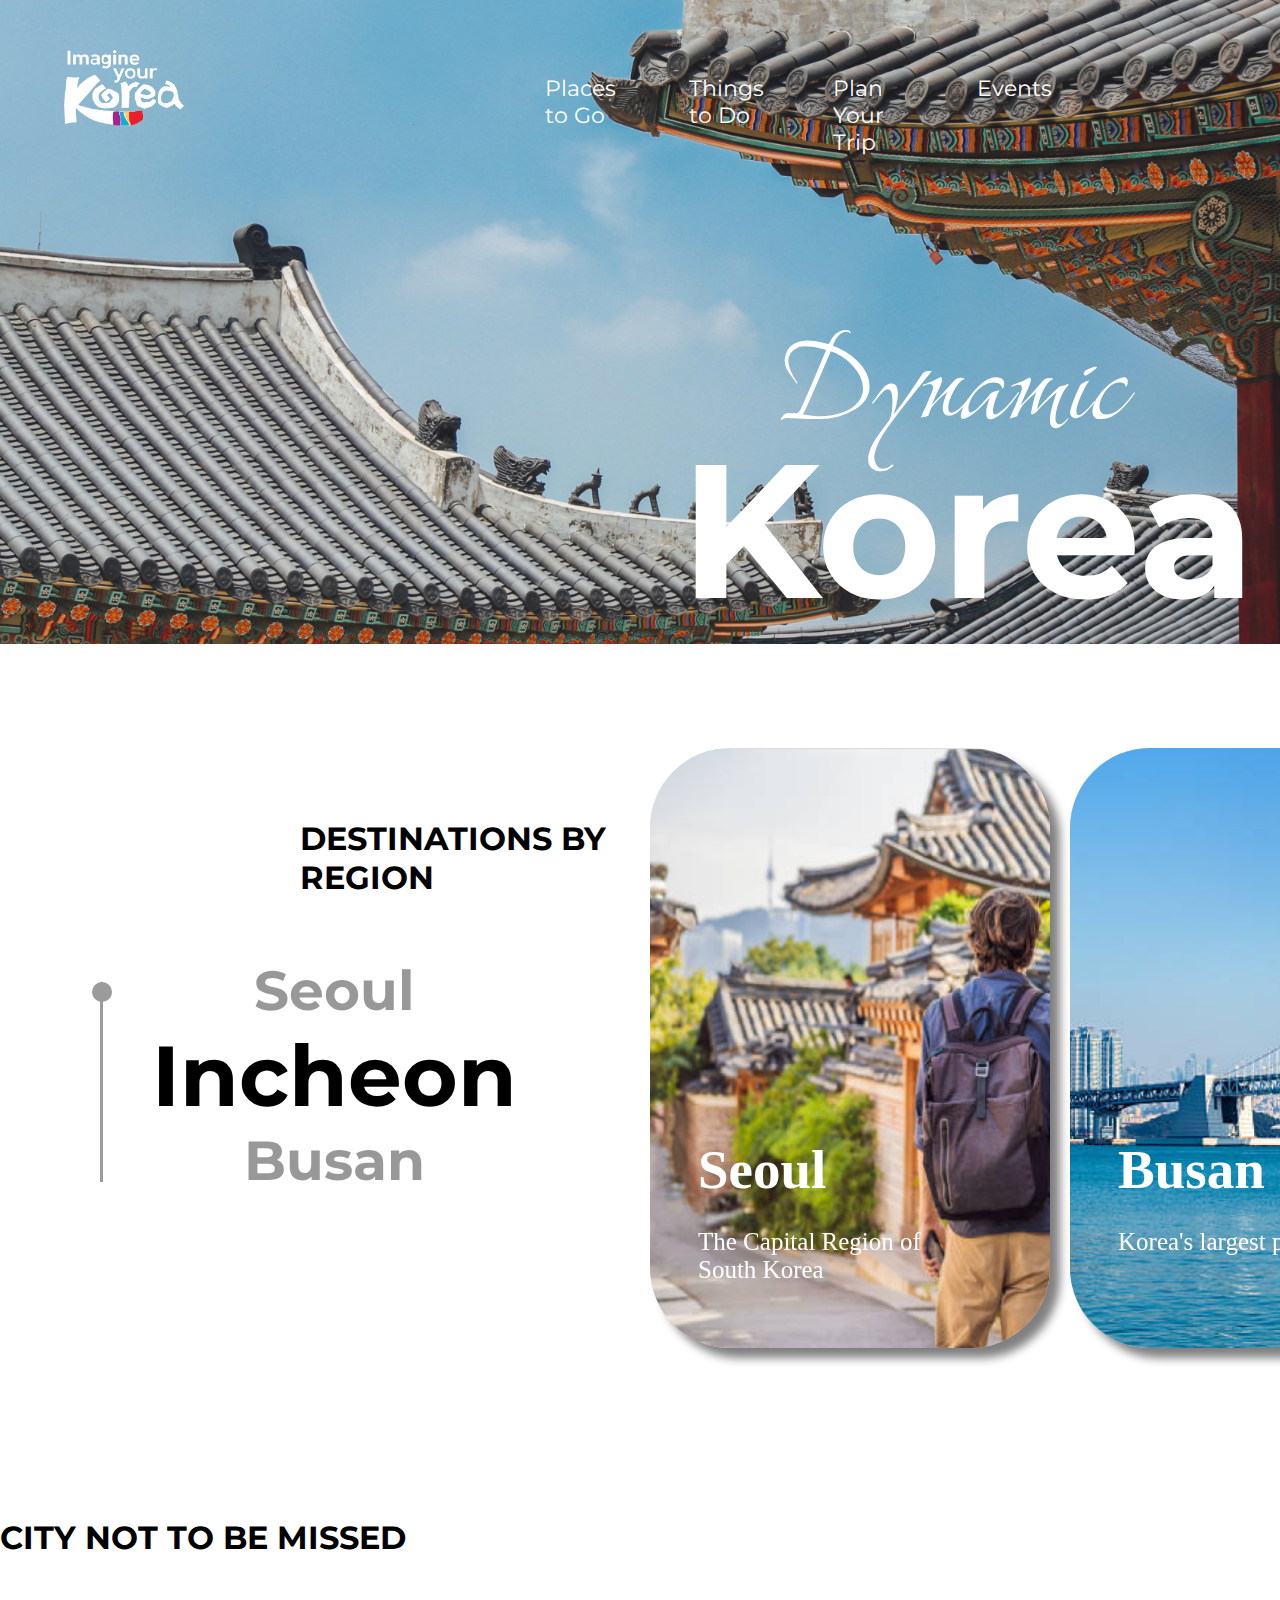
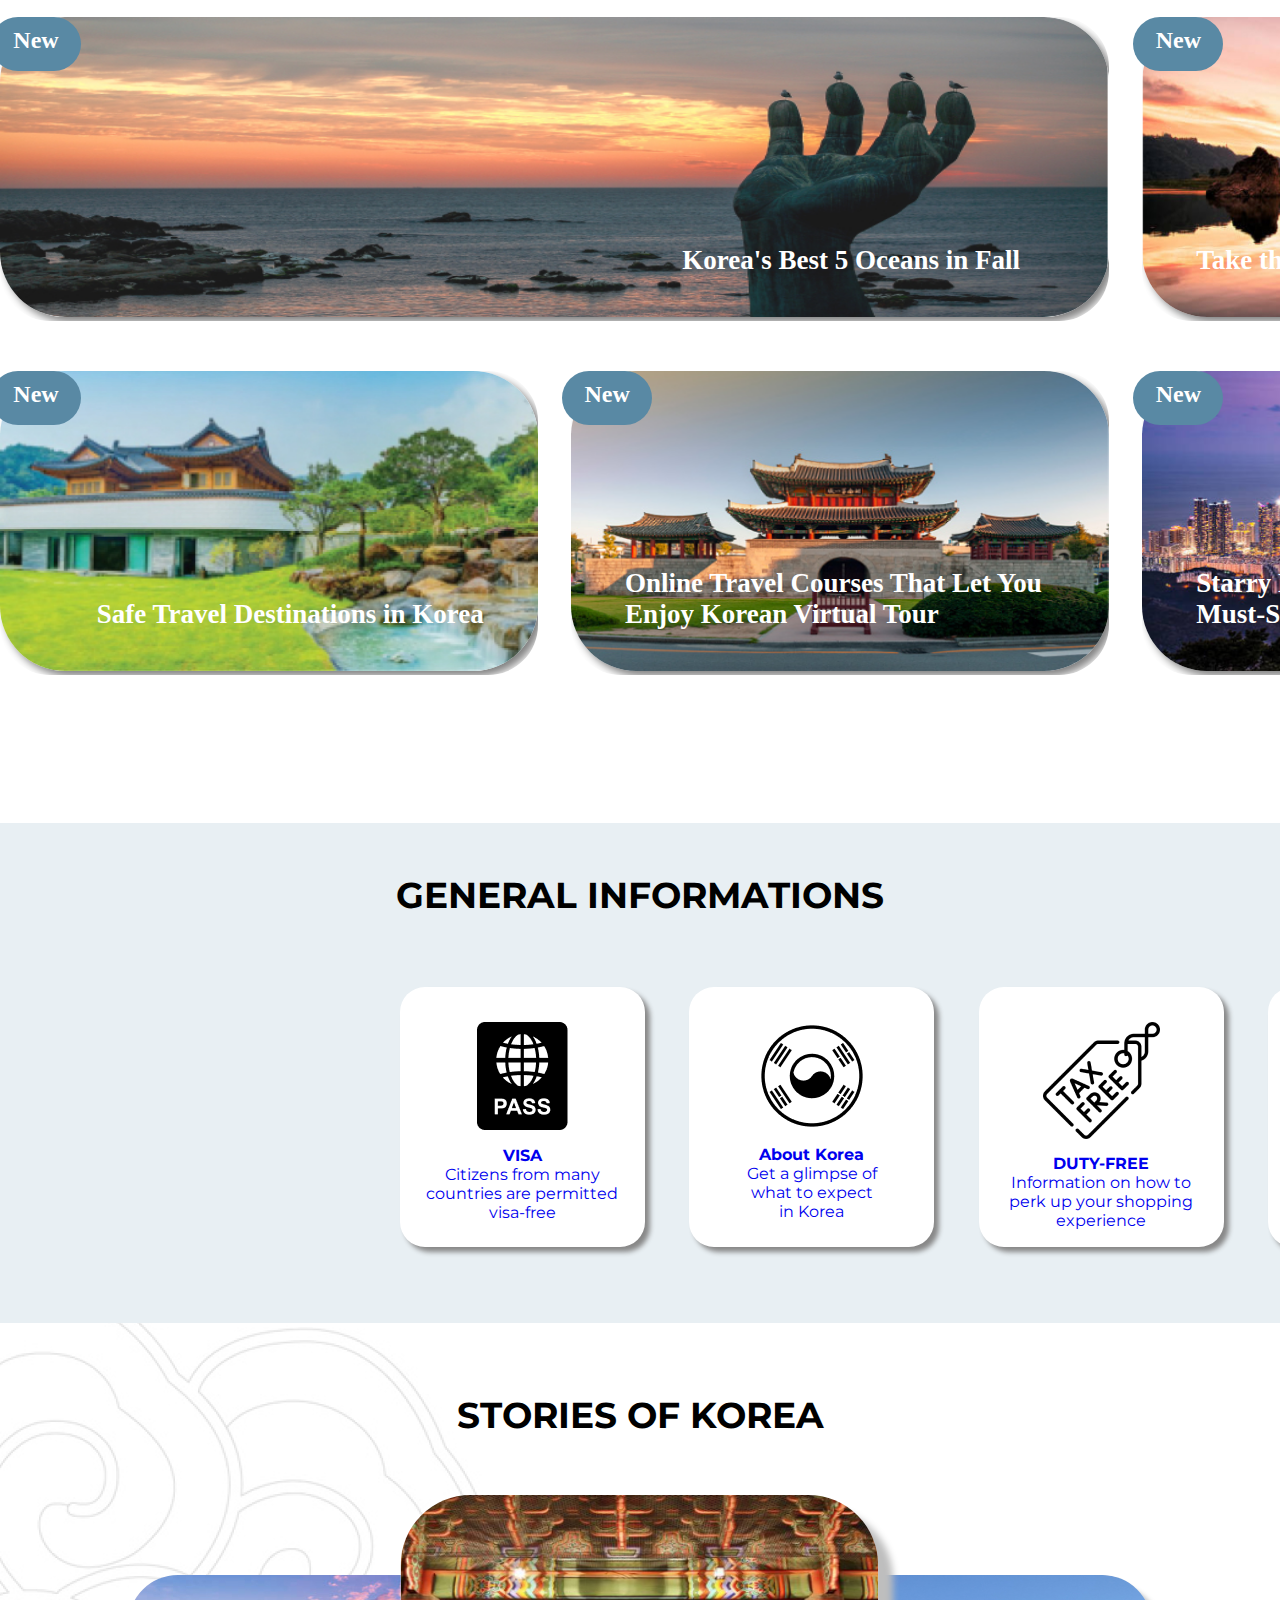
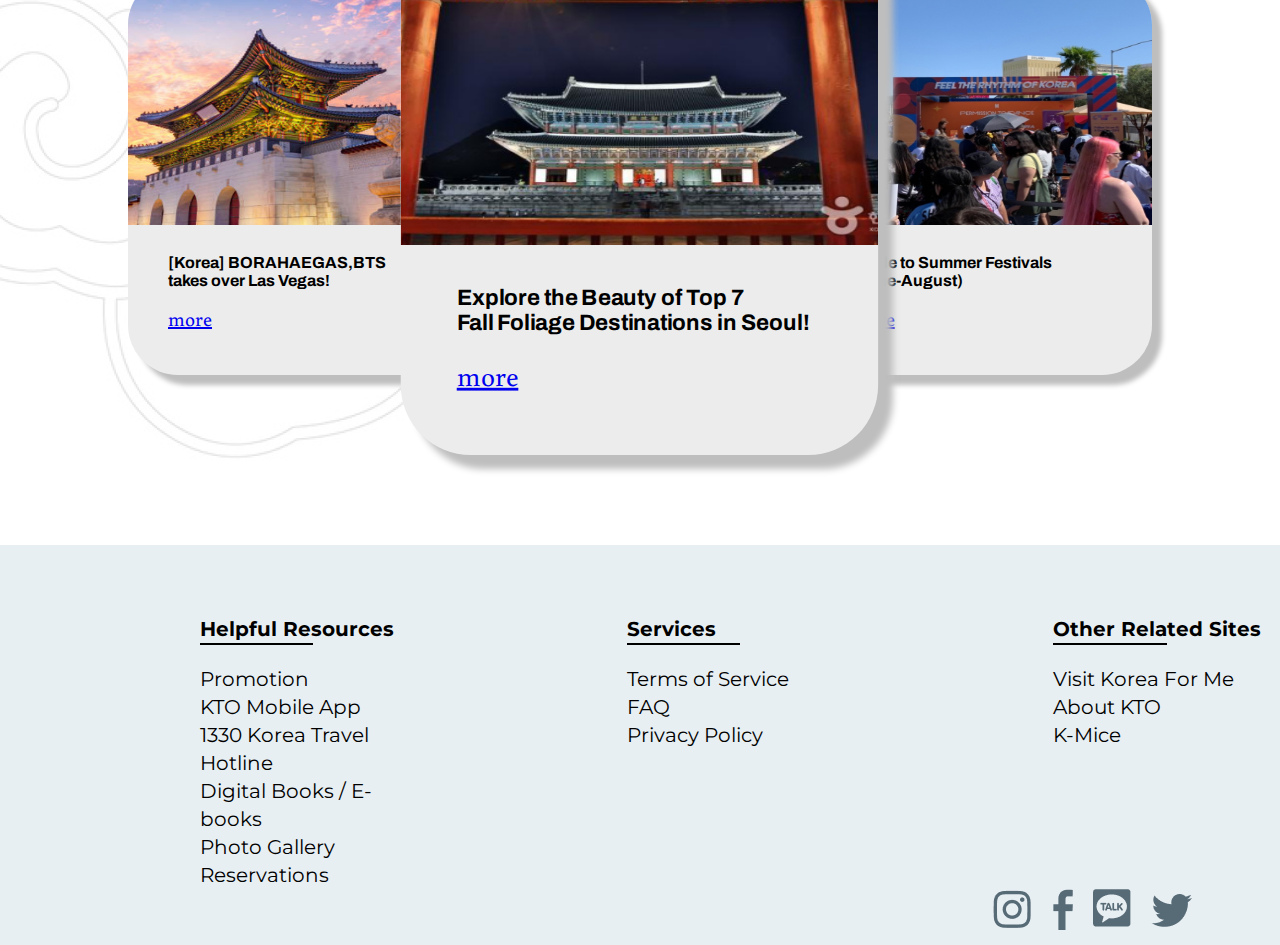
==== index.html @ f7f73713 "Update index.html" ====
<!DOCTYPE html>
<html lang="en">

<head>
    <meta charset="UTF-8">
    <meta http-equiv="X-UA-Compatible" content="IE=edge">
    <meta name="viewport" content="width=device-width, initial-scale=1.0">
    <title>Project_main</title>
    <link href="./css/common.css" rel="stylesheet">
    <link href="./css/index.css" rel="stylesheet">
    <link rel="icon" type="image/png" href="img/favicon-32x32.png" sizes="32x32" />
    <link rel="icon" type="image/png" href="img/favicon-16x16.png" sizes="16x16" />
</head>

<body>
    <header>
        <section class=head>
            <h1><img src="./img for coding/korea logo.png" alt="#"></h1>
            <nav>
                <ul>
                    <li>
                        <a href="#">Places to Go</a>
                    </li>
                    <li>
                        <a href="#">Things to Do</a>
                    </li>
                    <li>
                        <a href="#">Plan Your Trip</a>
                    </li>
                    <li>
                        <a href="#">Events</a>
                    </li>
                </ul>
                <div class="icon">
                    <a href="#"><img src="./img for coding/language_icon.png" alt="#"></a>
                    <a href="#"><img src="./img for coding/search_icon.png" alt="#"></a>
                </div>
            </nav>
        </section>
    </header>

    <!-- =========<Main Here>=========== -->

    <!-- page1 -->
    <main>
        <section class="pg1">
            <div class="font">
                <p>Dynamic</p>
                <b>Korea</b>
            </div>
            <div class="bg">
                <p><img src="./img for coding/Main page_main1.jpg" alt="#"></p>
                <!-- <p><img src="#">이미지2</p>
                <p><img src="#">이미지3</p> -->
            </div>
            <div class="left_btn">
                <a href="#">
                    <p></p>
                </a>
                <a href="#">
                    <p></p>
                </a>
                <a href="#">
                    <p></p>
                </a>
            </div>
        </section>
        <!-- page2 -->
        <section class="pg2">
            <div class="fl">
                <h2>DESTINATIONS BY REGION</h2>

                <div class="flex">
                    <div class="scroll">
                        <p></p>
                    </div>
                
                    <div class="region">
                        <div>
                            <p><b>Seoul</b></p>
                            <p class="active"><b>Incheon</b></p>
                            <p><b>Busan</b></p>
                            <p><b>Gangwon</b></p>
                            <p><b>Jeju</b></p>
                            <p><b>Chungcheong</b></p>
                            <p><b>Gyeongsang</b></p>
                            <p><b>Jeolla-do</b></p>
                        </div>
                    </div>
                </div>
            </div>

            <div class="img">
                <ul class="card">
                    <li>
                        <a href="#"><img src="./img/Seoul_destination.png" alt="#"></a>
                        <h2> Seoul</h2>
                        <span>The Capital Region of<br> South Korea</span>
                    </li>
                    <li>
                        <a href="#"><img src="./img/destin_busan.png" alt="#"></a>
                        <h2> Busan</h2>
                        <span>Korea's largest port city</span>
                    </li>
                    <li>
                        <a href="#"><img src="./img/destin_incheon.jpg" alt="#"></a>
                        <h2> Incheon & Gyeonggi-do</h2>
                        <span>Home to a Large Variety<br> of Destinations</span>
                    </li>
                    <li>
                        <a href="#"><img src="./img/destin_gangwon.jpg" alt="#"></a>
                        <h2> Gangwon-do</h2>
                        <span>Seoul, the capital region of <br>South Korea</span>
                    </li>
                    <li>
                        <a href="#"><img src="./img/destin_jeju.jpg" alt="#"></a>
                        <h2> Jeju</h2>
                        <span>A premier Destination, Boasting Mild Weather and Sceneric Beauties</span>
                    </li>
                    <li>
                        <a href="#"><img src="./img/destin_chung.jpg" alt="#"></a>
                        <h2> Chungcheong<br>-do</h2>
                        <span>Vital Transportation Hub Connecting from Seoul to Southern Region</span>
                    </li>
                    <li>
                        <a href="#"><img src="./img/destin_gyenongsans.jpg" alt="#"></a>
                        <h2> Gyeongsang<br>-do</h2>
                        <span>A Must-Visit Attraction for Travelers Seeking to Enjoy Korea’s Traditional Culture</span>
                    </li>
                    <li>
                        <a href="#"><img src="./img/destin_jeolla.png" alt="#"></a>
                        <h2> Jeolla-do</h2>
                        <span>Bountiful in Traditional Cultural Heritages and Historical Sites</span>
                    </li>
                </ul>
            </div>

        </section>
        <!-- page3====================================================== -->
        <section class="pg3">
            <h2>CITY NOT TO BE MISSED</h2>
            <!-- <div class="tag">
                <div><b>Hot</b></div>
                <div><b>Hot</b></div>
                <div><b>New</b></div>  
            </div> -->

            <ul class="city">
                <li class="active">
                    <a href="#">
                        <p><img src="./img/Main_news_Pohang.jpg" alt="#"></p>
                        <span><b>Korea's Best 5 Oceans in Fall</b> </span> 
                    </a>
                    <div class="tag"><b>New</b></div>
                </li>
                <li>
                    <a href="#">
                        <p><img src="./img/Main_news_chun.jpg" alt="#"></p>
                        <span><b>Take the Best Road Trip Ever</b></span>
                    </a>
                    <div class="tag"><b>New</b></div>
                </li>                
                <li>
                    <a href="#">
                        <p><img src="./img/Main_news_safe destination.jpg" alt="#"></p>
                        <span><b>Safe Travel Destinations in Korea</b> </span> 
                    </a>
                    <div class="tag"><b>New</b></div>
                </li>
                <li>
                    <a href="#">
                        <p><img src="./img/Main_news_Jeonju.jpg" alt="#"></p>
                        <span><b>Online Travel Courses That Let You Enjoy Korean Virtual Tour</b></span> 
                    </a>
                    <div class="tag"><b>New</b></div>
                </li>
                <li>
                    <a href="#">
                        <p><img src="./img/Main_news_busan.jpg" alt="#"></p>
                        <span><b>Starry Night in Busan <br>Must-See Night Attractions</b> </span> 
                    </a>
                    <div class="tag"><b>New</b></div>
                </li>
            </ul>

            <div>
                <a href="#"><b>Explore More</b></a>
            </div>
        </section>
        <!-- page4 ==========================================================-->
        <section class="pg4">
            <h2> GENERAL INFORMATIONS</h2>
            <ul class="blocks">
                <li>
                    <a href="#">
                        <p><img src="./img/Main_icon_passport.png" alt="#"></p>
                        <span><b>VISA</b></span>
                        <div>Citizens from many<br>countries are permitted<br> visa-free </div>
                    </a>
                </li>
                <li>
                    <a href="#">
                        <p><img src="./img/Main_icon_Korea.png" alt="#"></p>
                        <span><b>About Korea</b></span>
                        <div>Get a glimpse of<br> what to expect <br>in Korea </div>
                    </a>    
                </li>
                <li>
                    <a href="#">
                        <p><img src="./img/Main_icon_dutyfree.png" alt="#"></p>
                        <span><b>DUTY-FREE</b></span>
                        <div>Information on how to <br>perk up your shopping <br>experience </div>
                    </a>
                </li>
                <li>
                    <a href="#">
                        <p><img src="./img/Main_icon_transportation.png" alt="#"></p>
                        <span><b>Transportation</b></span>
                        <div>An essential guide to <br>getting around in Korea,<br> including useful tips </div>
                    </a>
                </li>
            </ul>
        </section>
        <!-- page5 ======================================================-->

        <section class="pg5">
            <h2>STORIES OF KOREA</h2>
            <div class="arrow">
                <a href="#">
                    <p><img src="./img/arrow.png" alt="#"></p>
                    <p><img src="./img/arrow2.png" alt="#"></p>
                </a>
            </div>

            <ul class="rotate">
                <li>
                    <p><img src="./img/Rectangle 185.jpg" alt="#"></p>
                    <span>
                        <b>[Korea] BORAHAEGAS,BTS<br> takes over Las Vegas!</b>
                        <a href="#">more</a>
                    </span>
                </li>
                <li class="active">
                    <p><img src="./img/Rectangle 187.jpg" alt="#"></p>
                    <span>
                        <b>Explore the Beauty of Top 7<br>Fall Foliage Destinations in Seoul!</b>
                        <a href="#">more</a>
                    </span>
                </li>
                <li>
                    <p><img src="./img/Rectangle 189.jpg" alt="#"></p>
                    <span>
                        <b>Guide to Summer Festivals<br>(June-August)</b>
                        <a href="#">more</a>
                    </span>
                </li>
            </ul>

            <div class="button">
                <a href="#"><img src="./img/bi_arrow-up.png" alt="#"></a>
            </div>
        </section>
    </main>


    <!-- ===================<Footer Here >===================== -->

    <footer class="footer">
        <ul class="list">
            <li>
                <h2>Helpful Resources</h2>
                <p>Promotion</p>
                <p>KTO Mobile App</p>
                <p>1330 Korea Travel Hotline</p>
                <p>Digital Books / E-books</p>
                <p>Photo Gallery</p>
                <p>Reservations</p>
            </li>
            <li>
                <h2>Services</h2>
                <p>Terms of Service</p>
                <p>FAQ</p>
                <p>Privacy Policy</p>
            </li>
            <li>
                <h2>Other Related Sites</h2>
                <p>Visit Korea For Me</p>
                <p>About KTO</p>
                <p>K-Mice</p>
            </li>
        </ul>
        <div class="sns">
            <a href="#"><img src="./img/akar-icons_instagram-fill.png" alt="#"></a>
            <a href="#"><img src="./img/brandico_facebook.png" alt="#"></a>
            <a href="#"><img src="./img/simple-icons_kakaotalk.png" alt="#"></a>
            <a href="#"><img src="./img/bi_twitter.png" alt="#"></a>
        </div>
    </footer>

</body>

</html>
---- css/common.css ----
@charset "utf-8";
@import url('https://fonts.googleapis.com/css2?family=Bakbak+One&family=Grey+Qo&family=Montserrat:wght@300;400;700;800;900&family=Nunito+Sans:ital,wght@0,200;0,300;1,300&family=Playfair+Display:wght@400;500;600;700&family=Rubik&family=Sawarabi+Gothic&display=swap');
@import url('https://fonts.googleapis.com/css2?family=Bakbak+One&family=Grey+Qo&family=Montserrat:wght@700;800;900&family=Nunito+Sans:ital,wght@0,200;0,300;1,300&family=Playfair+Display:wght@400;500;600;700&family=Rubik&family=Sawarabi+Gothic&display=swap');
@import url('https://fonts.googleapis.com/css2?family=Bakbak+One&family=Bebas+Neue&family=Buenard&family=Grey+Qo&family=Montserrat&family=Nunito+Sans:ital,wght@0,200;0,300;1,300&family=Playfair+Display:wght@400;500;600;700&family=Rubik&family=Sawarabi+Gothic&display=swap');
@import url('https://fonts.googleapis.com/css2?family=Archivo:wght@400;500&family=Bakbak+One&family=Bebas+Neue&family=Buenard&family=Grey+Qo&family=Montserrat&family=Nunito+Sans:ital,wght@0,200;0,300;1,300&family=Playfair+Display:wght@400;500;600;700&family=Rubik&family=Sawarabi+Gothic&display=swap');
@import url('https://fonts.googleapis.com/css2?family=Archivo+Black&family=Archivo:wght@400;500&family=Bakbak+One&family=Bebas+Neue&family=Buenard&family=Grey+Qo&family=Montserrat&family=Nunito+Sans:ital,wght@0,200;0,300;1,300&family=Playfair+Display:wght@400;500;600;700&family=Rubik&family=Sawarabi+Gothic&display=swap');
*{box-sizing: border-box;
padding: 0; margin: 0;}

a{text-decoration: none;}
ul,li{list-style-type: none;}
html,body{margin: 0; padding: 0;}

.head{  
    vertical-align: middle;
}

.head h1{    
    position: absolute;
    left: 5%; top: 1.2%;
}
.head h1>img{
    width: 120px;
    height: 76px;
}

.head>nav{
    position: absolute;
    width: 45%;
    z-index: 99;
}

.head nav>ul{
    display: flex;
    justify-content: space-between;
    align-content: space-between;
    width: 100%;
    margin-top: 75px;
    margin-left:490px;
}

.head nav>ul>li{
    display: flex;
    width: 70%  ;
    margin-left: 55px;
}
.head nav>ul>li>a{
    color: #ffffff;
    font-family:'Montserrat', sans-serif; 
    font-size: 22px;


}
.head nav>ul>li>a:hover::after{
    border-bottom: 2px solid #ffffff;
    width: 100%;
    content: '';
    display: block;

}

.head .icon{
    margin-left: 1650px ;
    display: flex;
    justify-content: space-between;
    width: 10%;
}

.head .icon>a{

}
.head .icon>a>img{
    width: 27px; height: 27px;
}
---- css/index.css ----
@import url('./common.css');
body{
    position: relative;
    width: 100%;
}


/* ==================================== main */
main{
    background: url('../img/Main_background_pattern1.png') no-repeat left bottom;
}
.pg1{
    width: 100%;
    margin: 0; padding: 0;
}
.pg1 .bg{}
.pg1 .bg> p{

}
.pg1 .bg> p>img{
    width: 100%;
}

.pg1 .font{
    position: absolute;
    line-height: 0.9;
}


.pg1 .font>p{
    margin-top: 310px;
    font-family: 'Grey Qo', cursive;
    font-size: 150px;
    margin-left: 780px;
    color: #ffffff;
}
.pg1 .font>b{
    font-family: 'Montserrat', sans-serif ;
    font-size: 190px;
    margin-left: 680px;
    color: #ffffff;
}


/* page1================================ */

.pg1 .left_btn{
    position: absolute;
    left: 10%; top: 800px;
    z-index: 97;
}
.pg1 .left_btn>a{
    margin-right: 20px;
    padding: 0;
    display: inline-block;
}
.pg1 .left_btn>a:nth-of-type(1)>p{
    background-color: #ffffff;
    border-radius: 100%;
    width: 25px; height: 25px;
}

.pg1 .left_btn>a:nth-of-type(1):hover +.bg p:nth-of-type(1)>img{
    width: 100%;
}


.pg1 .left_btn>a:nth-of-type(2)>p{
    border: 1px solid #ffffff;
    border-radius: 100%;
    width: 25px; height: 25px;
}

.pg1 .left_btn>a:nth-of-type(2):hover +.bg p:nth-of-type(2)>img{
    width: 100%;
}

.pg1 .left_btn>a:nth-of-type(3)>p{
    border: 1px solid #ffffff;
    border-radius: 100%;
    width: 25px; height: 25px;
}


.pg1 .left_btn>a:nth-of-type(3):hover + .bg p:nth-of-type(3)>img{
    width: 100%;
}


/* page2 (left) ============================ */
.pg2{
    width: 100%;
    background-color: #ffffff;
    display: flex;
    align-items: center;
}
.pg2 .fl{
    width:50%;
}

.pg2 .fl>h2{
    font-size: 32px;
    font-family: 'Montserrat', sans-serif;
    padding: 0;
    margin-top: 10px;
    margin-left: 300px;
}
.pg2 .fl .flex{
    display:flex;
    align-items: center;
    justify-content: space-between;
}

.pg2 .fl .flex .scroll{
    width: 3px; height: 200px;
    background-color: rgb(155, 155, 155);
    margin-left: 100px;
    margin-top: 60px;
}
.pg2 .fl .flex .scroll>p{
    width: 20px; height: 20px;
    text-align: center;
    border-radius: 50%;
    background-color: rgb(155, 155, 155);
    margin-left: -8px;
}


.pg2 .fl .region{
    text-align: center;
    width:80%; height:250px; 
    overflow: hidden;
    margin-top: 60px;
}   

.pg2 .fl .flex .region p{
    font-family: 'Montserrat', sans-serif;
    overflow: hidden;
    font-size: 55px;
    opacity: 0.4;
    margin-left: -100px;
}
.pg2 .fl .flex .region p.active{
    opacity:1;
    font-size:85px;
}


/* page2 (right)============= */

.pg2 .img{
    width:50%;
    overflow: hidden;
    margin-top: 100px;
}
.pg2 .img .card{
    display: flex;
    justify-content: space-between;
    width: 100%;    
    height: 100%;
    transform-style: preserve-3d;
    animation: card .5s alternate linear;
    margin-bottom: 20px;
}

.pg2 .img .card>li{
    background-color: #ddd;
    border-radius: 80px;
    width: 400px; height:600px ;
    position: relative;
    box-shadow: 10px 10px 10px gray;
    flex-shrink: 0;
    margin:0 10px;
    overflow: hidden;
}

.pg2 .img .card>li a{width:100%; display:block;}
.pg2 .img .card>li a img{width:100%;}
.pg2 .img .card>li>h2{
    position: absolute;
    display: block;
    left: 12%; top: 65%;
    color: #ffffff;
    font-size: 55px;
    z-index: 95;
    width:80%;
    text-overflow: ellipsis;
    overflow:hidden;
    white-space: nowrap;
}

.pg2 .img .card>li>span{
    position: absolute;
    display: block;
    left: 12%; top: 80%;
    color: #ffffff;
    font-size: 25px;
    z-index: 95;
}



/* page3============================== */

.pg3{
    width: 1680px;
    background-color: #ffffff;
    margin: 0 auto;
}
.pg3 h2{
    font-size: 32px;
    font-family: 'Montserrat', sans-serif;
    padding: 0;
    padding-top: 150px;
    padding-bottom: 60px;
}
.pg3 .city{
    display: flex;
    justify-content: space-between;
    /* align-content: space-between; */
    width: 100%;
    flex-wrap: wrap;
    vertical-align: middle;
    position: relative;
}

.pg3 .city>li.active{
    width: 66%; 

}
.pg3 .city>li{
    position: relative;
    width:32%; 
    transition: 0.5s;
    margin-bottom: 50px;
    border-radius:60px;

}
.pg3 .city>li>a{
    display:block;
    overflow: hidden;
    border-radius: 50px;


}
.pg3 .city>li>a>p{

}
.pg3 .city>li>a>p>img{
    z-index: 4; height:300px;
    width:100%;
    box-shadow: 5px 5px 8px gray;
    border-radius: 65px;
}


.pg3 .city>li span{
    color:#ffffff;
    position: absolute;
    right: 10%; top: 65%;
    z-index: 96;
    font-size: 27px;
    text-align: right;
}

.pg3 .city>li:nth-of-type(1) span{
    color:#ffffff;
    position: absolute;
    right: 8%; top: 75%;
    z-index: 96;
    font-size: 27px;
    text-align: right;
}
.pg3 .city>li:nth-of-type(2) span{
    color:#ffffff;
    position: absolute;
    left: 10%; top: 75%;
    z-index: 96;
    font-size: 27px;
    text-align: left;
}
.pg3 .city>li:nth-of-type(3) span{
    color:#ffffff;
    position: absolute;
    left: 0%; top: 75%;
    z-index: 96;
    font-size: 27px;
    text-align: right;
}
.pg3 .city>li:nth-of-type(4) span{
    color:#ffffff;
    position: absolute;
    left: 10%; top: 65%;
    z-index: 96;
    font-size: 27px;
    text-align: left;
}
.pg3 .city>li:nth-of-type(5) span{
    color:#ffffff;
    position: absolute;
    left: 10%; top: 65%;
    z-index: 96;
    font-size: 27px;
    text-align: left;
}
.pg3 .city>li .tag{
    position: absolute;
    left:0; top:0;
    background-color:  #5989A4;
    width: 90px; height: 54px;
    border-radius: 50px;
    color: #ffffff;
    font-size: 24px;
    z-index: 98;
    padding: 10px;
    text-align: center;
    transform: translateX(-10%);
}

/* ================================================ */
.pg3 .tag{
    position:absolute;
}
.pg3 .tag>div{
    background-color:  #5989A4;
    width: 90px; height: 54px;
    border-radius: 50px;
    color: #ffffff;
    z-index: 98;
    padding: 20px;
}


.pg3>div>a>b{
    margin-left: 90%;
    text-decoration: none;
    background-color:  #5989A4;
    border-radius: 50px;
    color: #ffffff;
    padding: 15px 25px;
    margin-bottom: 50px;
}

/* ============================================ */



/* .pg3 .tag:nth-of-type(1){

} */



/* .pg3 .city{    
    display: flex;
    justify-content: space-between;
    flex-wrap: wrap;
    width: 100%;
    margin: 25px;
}

.pg3 .city >li.active{
    border-radius: 50px;
    width: 900px; height:300px ;
    position: relative;
    margin-bottom: 120px;

}
.pg3 .city >li{    
    border-radius: 50px;
    width: 580px; height:300px ;
    position: relative;
}


.pg3 .city>li>p{
    width: 100%;
}

.pg3 .city>li img{
    width:100%;
}
.pg3 .city>li>span{
    position: absolute;
    color: #ffffff;
    left: 8%; top: 90%;
    width: 100%;
    font-family: Arial, Helvetica, sans-serif;
    font-size: 27px;
}

.pg3 .city>li>div{
    position: absolute;
    left: -2px; top: -7px;
    background-color: #5989A4;
    width: 90px; height: 54px;
    border-radius: 50px;
    color: #ffffff;
    font-size: 25px;
    font-family: Arial, Helvetica, sans-serif;
    text-align: center;
    padding-top: 12px;
}
 */


/* page4===================================== */

.pg4{
    width: 100%;
    height: 500px;
    margin-top: 80px;
    background-color:#E8EFF3;
}

.pg4 h2{
    text-align: center ;
    padding-top: 50px;
    padding-bottom: 50px;
    font-size: 36px;
    font-family: 'Montserrat', sans-serif;
}


.pg4 .blocks{
    width: 1203px;
    display: flex;
    justify-content: space-evenly;
    align-content: space-between;
    font-family: 'Montserrat', sans-serif;
    text-align: center;
    padding-top: 20px;
    margin-left: 355px;
}

.pg4 .blocks >li{    
    background-color: #ffffff;
    width: 245px; height: 260px;
    border-radius: 25px;
    box-shadow: 5px 5px 5px rgb(136, 136, 136);
    padding-top: 30px;
}
.pg4 .blocks>li>a>p{
    margin-bottom: 10px;
    margin-top: 5px;
}
.pg4 .blocks>li>a>p>img{
    vertical-align: middle;
    margin-bottom: 5px;

}

.pg4 .blocks>li>span{
    color: #000;
}
.pg4 .blocks>li>div{
    text-align: center;
}


/* page5 ============================================= */
.pg5{
    width: 100%;
}
.pg5>h2{
    text-align: center ;
    padding-top: 70px;
    padding-bottom: 120px;
    font-size: 36px;
    font-family: 'Montserrat', sans-serif;
}

.pg5 .rotate{
    display: flex;
    justify-content: space-evenly;
    width: 80%;
    margin:0 auto;
}
.pg5 .rotate>li{
    background-color: #ececec;
    width: 350px; height: 400px;
    border-radius: 50px;
    box-shadow: 10px 10px 5px rgb(190, 190, 190);
}
.pg5 .rotate>li.active{
    transform: scale(1.4);
}
/* .pg5 .rotate>li:nth-of-type(1){}
.pg5 .rotate>li:nth-of-type(2){}
.pg5 .rotate>li:nth-of-type(3){} */

.pg5 .rotate>li>p{
}
.pg5 .rotate>li>p>img{
    border-radius: 50px 50px 0 0;
    width: 100%; height: 250px;
    margin-bottom: 25px;
}


.pg5 .rotate>li>span{
    
    display: block;
    padding:0 40px;
}
.pg5 .rotate>li>span>a{
    display: block;
    padding-top: 15px;
    font-size: 20px;
    text-decoration: underline;
    font-family: 'Buenard', serif;
}

.pg5 .rotate>li>span>b{
    font-family: 'Archivo', sans-serif;
    font-size:16px;
}

.pg5 .arrow{
    display: inline-block;
}
.pg5 .arrow>a>p{
    background-color: #5989A4;
    width: 50px; height: 50px;
    border-radius: 50px;
}

.pg5 .arrow>a>p>img{
    padding-left: 18px;
    padding-top: 12px;
}
.pg5 .arrow>a>p:nth-of-type(1){
    margin-left: 400px;
    margin-top: 190px;
    position: absolute;
}
.pg5 .arrow>a>p:nth-of-type(2){
    margin-left: 1400px;
    margin-top: 200px;
    position: absolute;
}

.pg5 .button{
    background-color: rgb(127, 127, 127);
    width: 50px; height: 50px;
    border-radius: 100%;
    margin-left: 1750px;
    margin-top: 60px;
    margin-bottom: 60px;
}
.pg5 .button>a{}
.pg5 .button>a>img{
    padding: 13px;
    width: 100%;
}


/* footer ==================================== */

.footer{
    width: 100%;
    height: 400px;
    background-color: #E8EFF3;
}
.footer .list{
    display: flex;
    justify-content: space-between;
    width: 100%;
    line-height: 1.4;
}
.footer .list>li{
    width: 35%;
    margin-left: 200px;
    margin-top: 70px;
}
.footer .list>li>h2{
    margin-bottom: 20px;
    font-size: 20px;
    font-family:  'Montserrat', sans-serif;
}

.footer .list>li>h2::after{
    content: '';
    display: block;
    width: 50%;
    border-bottom: 2px solid #000;
}
.footer .list>li>p{
    font-size: 20px;
    font-family:  'Montserrat', sans-serif;
}

/* ============================ */
.footer .sns{
    width: 200px;
    display: flex;
    justify-content: space-between;
    margin-left: 77.5%;
}
.footer .sns>a{
}
.footer .sns>a>img{}
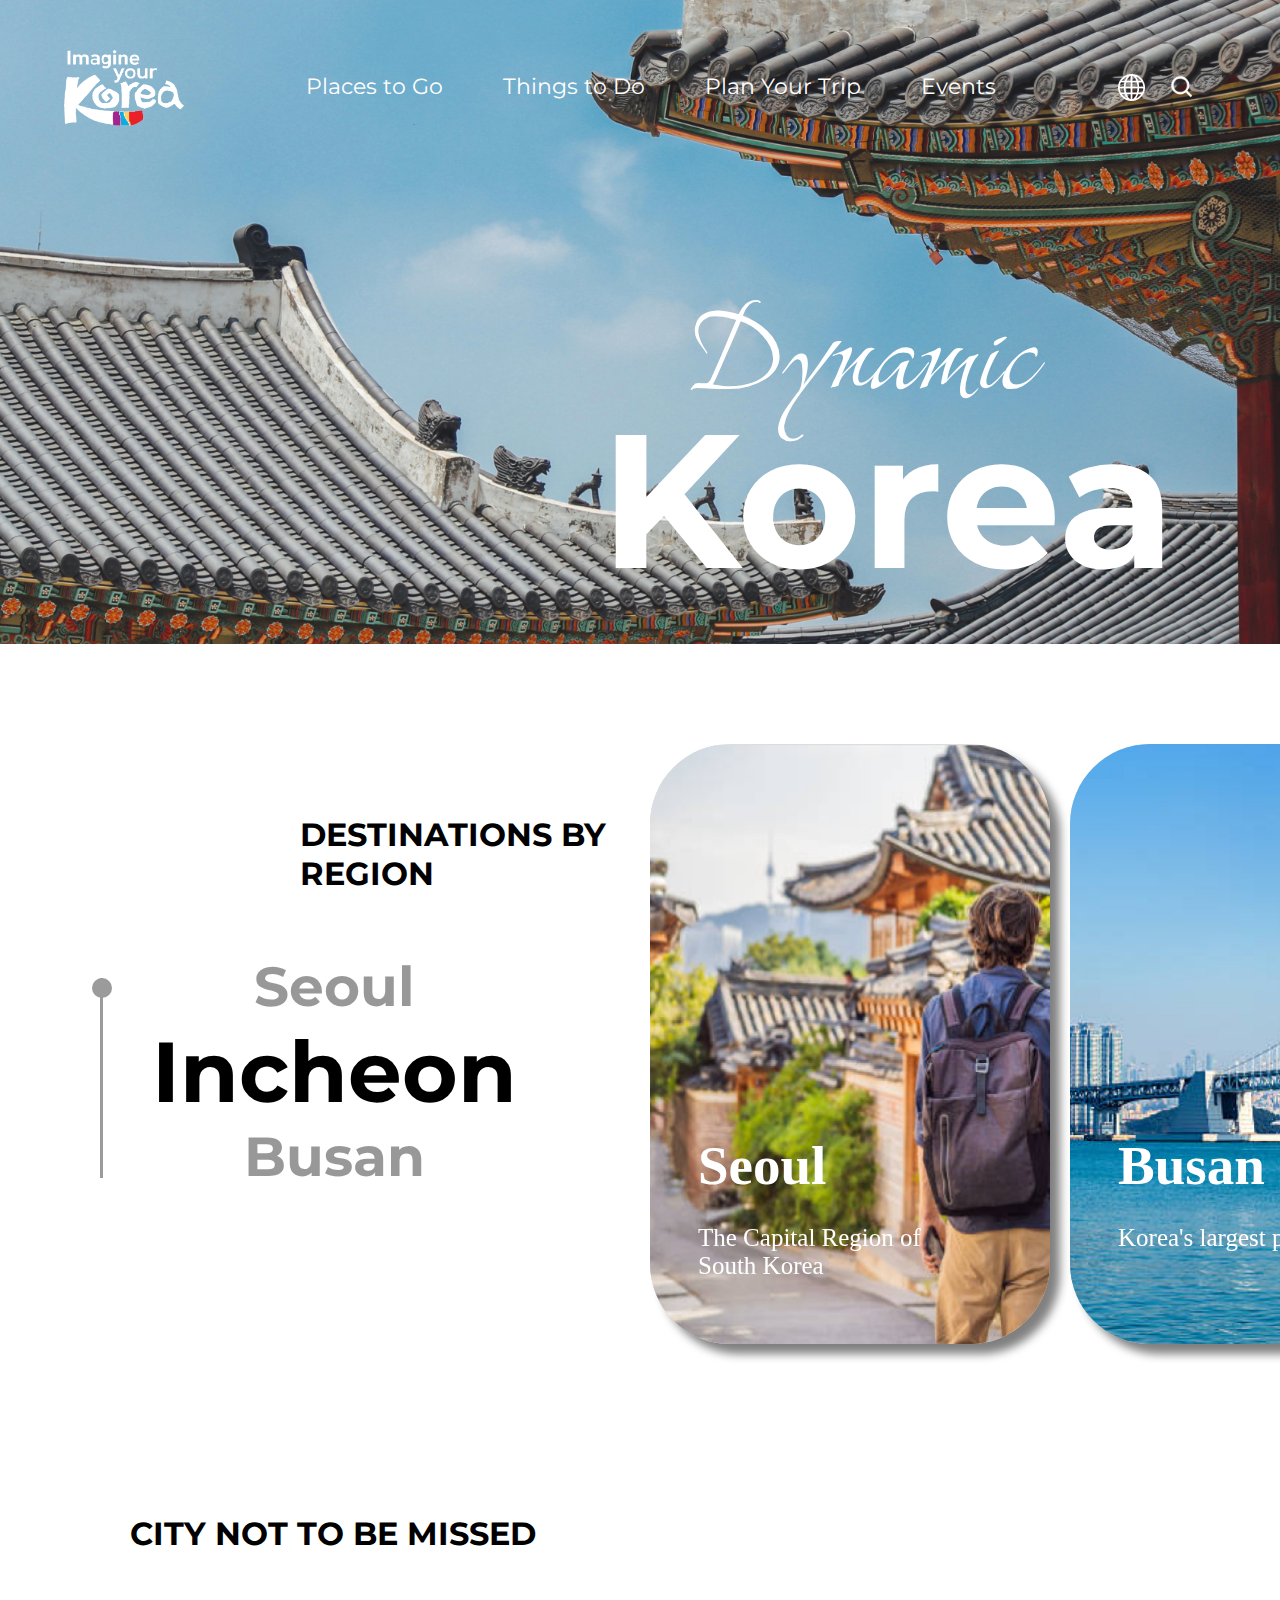
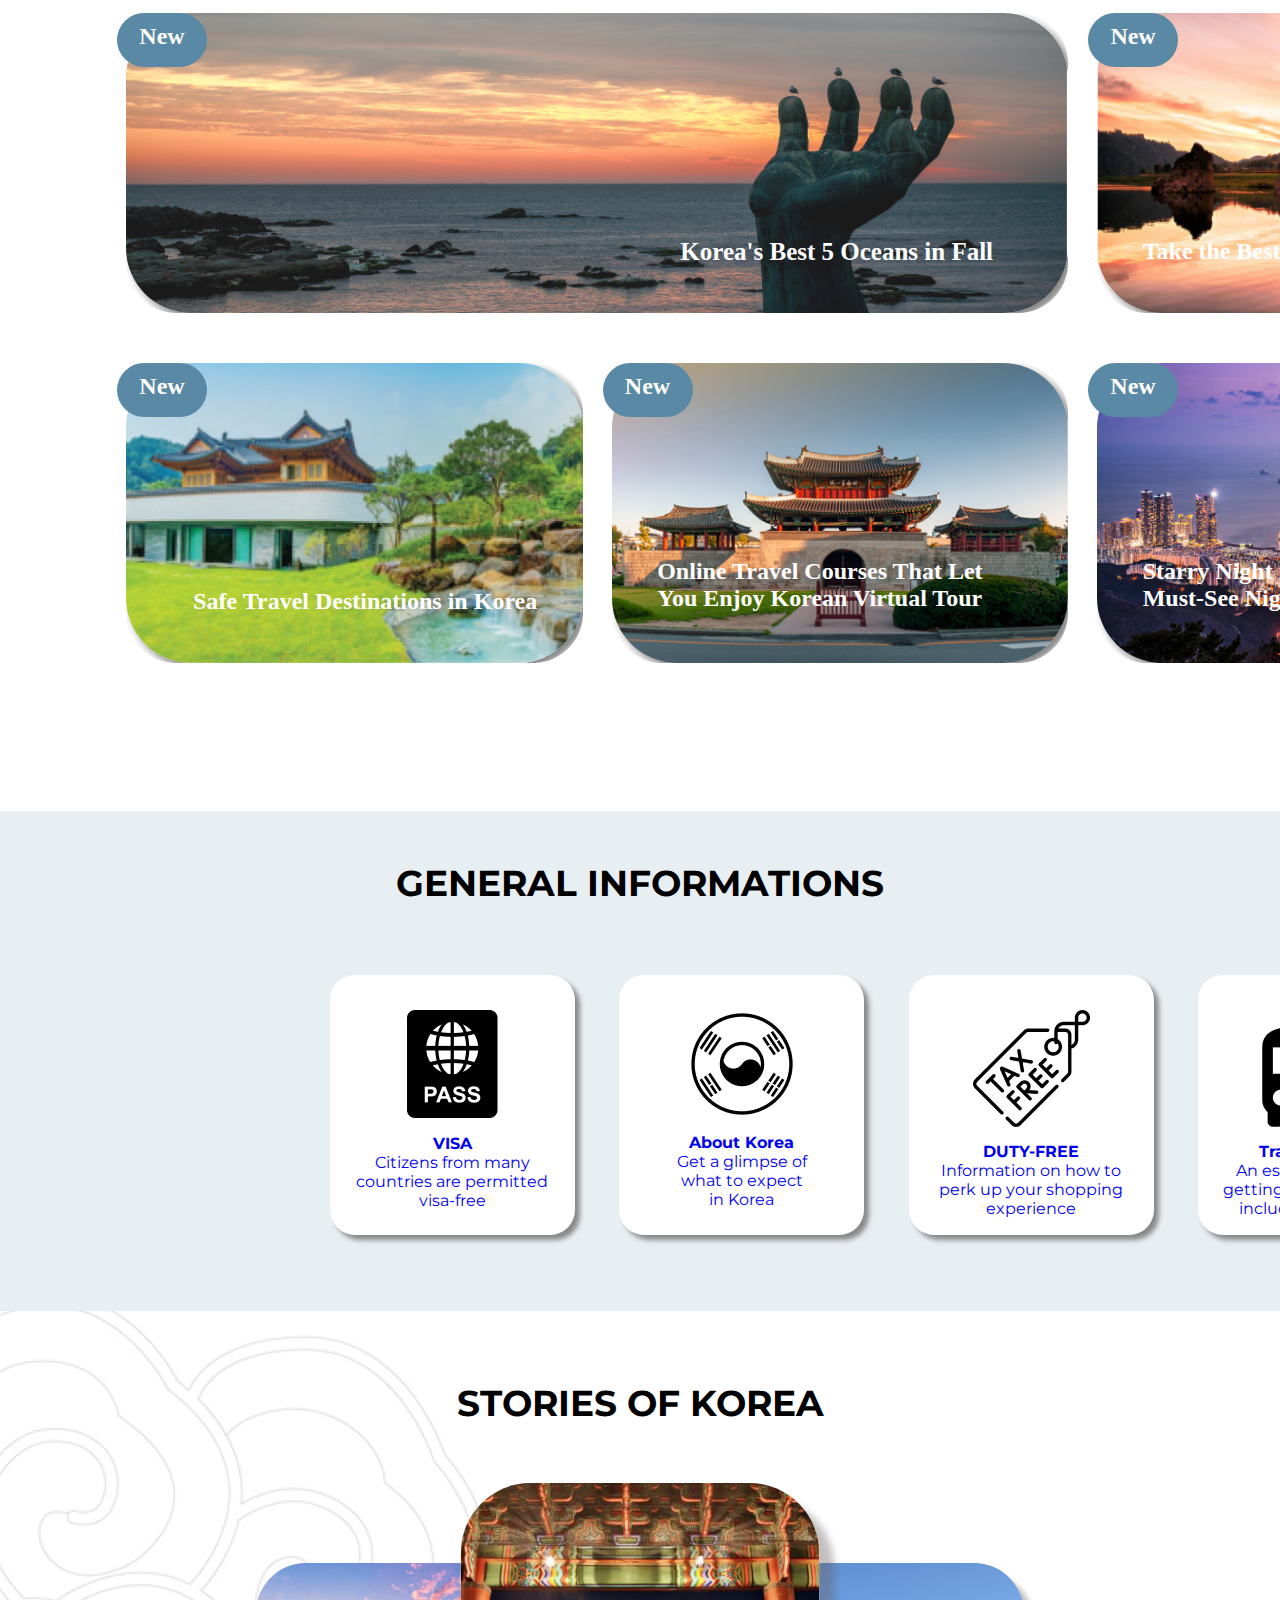
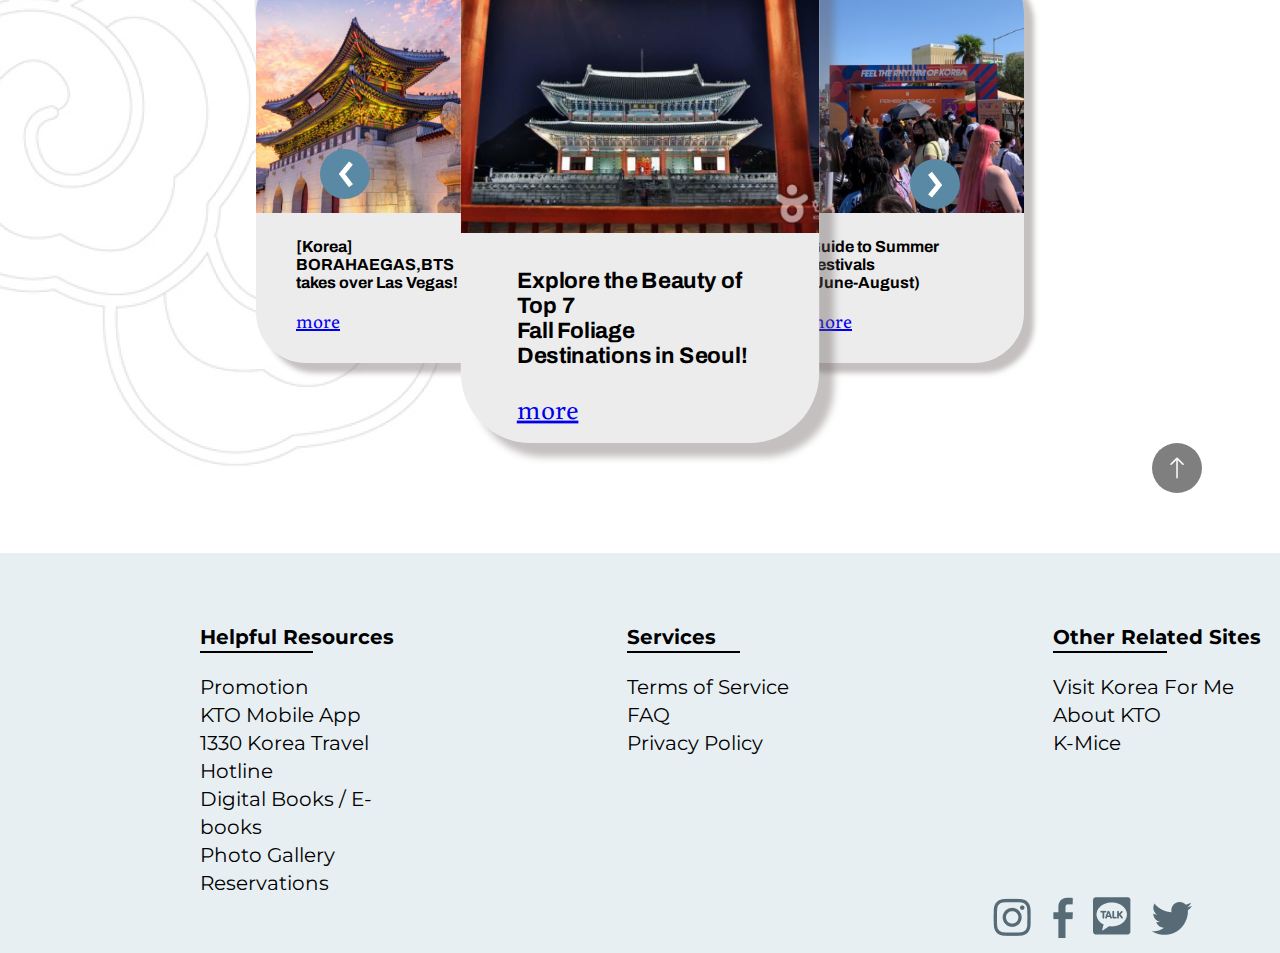
==== commit bb25331f: "adding" ====
--- a/index.html
+++ b/index.html
@@ -14,28 +14,29 @@
 
 <body>
     <header>
-        <section class=head>
+        <section class= head>
             <h1><img src="./img for coding/korea logo.png" alt="#"></h1>
             <nav>
                 <ul>
                     <li>
-                        <a href="#">Places to Go</a>
-                    </li>
-                    <li>
-                        <a href="#">Things to Do</a>
-                    </li>
-                    <li>
-                        <a href="#">Plan Your Trip</a>
-                    </li>
-                    <li>
-                        <a href="#">Events</a>
-                    </li>
-                </ul>
-                <div class="icon">
-                    <a href="#"><img src="./img for coding/language_icon.png" alt="#"></a>
-                    <a href="#"><img src="./img for coding/search_icon.png" alt="#"></a>
-                </div>
+                        <a href="project_page2.html">Places to Go</a>
+                    </li>
+                    <li>
+                        <a href="project_page3.html">Things to Do</a>
+                    </li>
+                    <li>
+                        <a href="project_page4.html">Plan Your Trip</a>
+                    </li>
+                    <li>
+                        <a href="project_page5.html">Events</a>
+                    </li>
+                </ul>                
             </nav>
+
+            <div class="icon">
+                <a href="#"><img src="./img for coding/language_icon.png" src="#"></a>
+                <a href="#"><img src="./img for coding/search_icon.png" src="#"></a>
+            </div>
         </section>
     </header>
 
@@ -49,7 +50,7 @@
                 <b>Korea</b>
             </div>
             <div class="bg">
-                <p><img src="./img for coding/Main page_main1.jpg" alt="#"></p>
+                <p><img src="./img for coding/Main page_main1.jpg" src="#"></p>
                 <!-- <p><img src="#">이미지2</p>
                 <p><img src="#">이미지3</p> -->
             </div>
@@ -65,6 +66,7 @@
                 </a>
             </div>
         </section>
+        
         <!-- page2 -->
         <section class="pg2">
             <div class="fl">
@@ -136,6 +138,7 @@
             </div>
 
         </section>
+        
         <!-- page3====================================================== -->
         <section class="pg3">
             <h2>CITY NOT TO BE MISSED</h2>
@@ -162,7 +165,7 @@
                 </li>                
                 <li>
                     <a href="#">
-                        <p><img src="./img/Main_news_safe destination.jpg" alt="#"></p>
+                        <p><img src="./img/Main_news_safe destination.jpg" src="#"></p>
                         <span><b>Safe Travel Destinations in Korea</b> </span> 
                     </a>
                     <div class="tag"><b>New</b></div>
@@ -225,43 +228,50 @@
 
         <section class="pg5">
             <h2>STORIES OF KOREA</h2>
-            <div class="arrow">
-                <a href="#">
-                    <p><img src="./img/arrow.png" alt="#"></p>
-                    <p><img src="./img/arrow2.png" alt="#"></p>
-                </a>
-            </div>
-
-            <ul class="rotate">
-                <li>
-                    <p><img src="./img/Rectangle 185.jpg" alt="#"></p>
-                    <span>
-                        <b>[Korea] BORAHAEGAS,BTS<br> takes over Las Vegas!</b>
-                        <a href="#">more</a>
-                    </span>
-                </li>
-                <li class="active">
-                    <p><img src="./img/Rectangle 187.jpg" alt="#"></p>
-                    <span>
-                        <b>Explore the Beauty of Top 7<br>Fall Foliage Destinations in Seoul!</b>
-                        <a href="#">more</a>
-                    </span>
-                </li>
-                <li>
-                    <p><img src="./img/Rectangle 189.jpg" alt="#"></p>
-                    <span>
-                        <b>Guide to Summer Festivals<br>(June-August)</b>
-                        <a href="#">more</a>
-                    </span>
-                </li>
-            </ul>
-
+            <div class="grp">
+                <div class="arrow">
+                    <a href="#">
+                        <p><img src="./img/arrow.png" alt="#"></p>
+                        <p><img src="./img/arrow2.png" alt="#"></p>
+                    </a>
+                </div>
+
+                <ul class="rotate">
+                    <li>
+                        <p><img src="./img/Rectangle 185.jpg" src="#"></p>
+                        <span>
+                            <b>[Korea] BORAHAEGAS,BTS<br> takes over Las Vegas!</b>
+                            <a href="#">more</a>
+                        </span>
+                    </li>
+                    <li class="active">
+                        <p><img src="./img/Rectangle 187.jpg" src="#"></p>
+                        <span>
+                            <b>Explore the Beauty of Top 7<br>Fall Foliage Destinations in Seoul!</b>
+                            <a href="#">more</a>
+                        </span>
+                    </li>
+                    <li>
+                        <p><img src="./img/Rectangle 189.jpg" src="#"></p>
+                        <span>
+                            <b>Guide to Summer Festivals<br>(June-August)</b>
+                            <a href="#">more</a>
+                        </span>
+                    </li>
+                </ul>
+            </div>
+        
             <div class="button">
                 <a href="#"><img src="./img/bi_arrow-up.png" alt="#"></a>
             </div>
+            
         </section>
     </main>
-
+    <!-- ======================================================== -->
+
+        <div class="button">
+            <a href="#"><img src="./img/bi_arrow-up.png" alt="#"></a>
+        </div>
 
     <!-- ===================<Footer Here >===================== -->
 
--- a/css/common.css
+++ b/css/common.css
@@ -4,20 +4,25 @@
 @import url('https://fonts.googleapis.com/css2?family=Bakbak+One&family=Bebas+Neue&family=Buenard&family=Grey+Qo&family=Montserrat&family=Nunito+Sans:ital,wght@0,200;0,300;1,300&family=Playfair+Display:wght@400;500;600;700&family=Rubik&family=Sawarabi+Gothic&display=swap');
 @import url('https://fonts.googleapis.com/css2?family=Archivo:wght@400;500&family=Bakbak+One&family=Bebas+Neue&family=Buenard&family=Grey+Qo&family=Montserrat&family=Nunito+Sans:ital,wght@0,200;0,300;1,300&family=Playfair+Display:wght@400;500;600;700&family=Rubik&family=Sawarabi+Gothic&display=swap');
 @import url('https://fonts.googleapis.com/css2?family=Archivo+Black&family=Archivo:wght@400;500&family=Bakbak+One&family=Bebas+Neue&family=Buenard&family=Grey+Qo&family=Montserrat&family=Nunito+Sans:ital,wght@0,200;0,300;1,300&family=Playfair+Display:wght@400;500;600;700&family=Rubik&family=Sawarabi+Gothic&display=swap');
+@import url('https://fonts.googleapis.com/css2?family=Akshar&family=Archivo+Black&family=Archivo:wght@400;500&family=Bakbak+One&family=Bayon&family=Bebas+Neue&family=Buenard&family=Grey+Qo&family=Montserrat&family=Nunito+Sans:ital,wght@0,200;0,300;1,300&family=Playfair+Display:wght@400;500;600;700&family=Rubik&family=Sawarabi+Gothic&display=swap');
 *{box-sizing: border-box;
 padding: 0; margin: 0;}
 
 a{text-decoration: none;}
 ul,li{list-style-type: none;}
 html,body{margin: 0; padding: 0;}
+img{vertical-align: top;}
+
+
+
 
 .head{  
-    vertical-align: middle;
+    display: flex;
+    justify-content: space-between;
+    align-items: center;
 }
 
 .head h1{    
-    position: absolute;
-    left: 5%; top: 1.2%;
 }
 .head h1>img{
     width: 120px;
@@ -25,50 +30,43 @@
 }
 
 .head>nav{
-    position: absolute;
-    width: 45%;
-    z-index: 99;
+    display: flex;
+    justify-content: space-between;
 }
 
 .head nav>ul{
     display: flex;
     justify-content: space-between;
-    align-content: space-between;
-    width: 100%;
-    margin-top: 75px;
-    margin-left:490px;
 }
 
 .head nav>ul>li{
-    display: flex;
-    width: 70%  ;
-    margin-left: 55px;
+    padding:0 30px;
 }
+
 .head nav>ul>li>a{
     color: #ffffff;
     font-family:'Montserrat', sans-serif; 
     font-size: 22px;
+}
 
-
-}
-.head nav>ul>li>a:hover::after{
-    border-bottom: 2px solid #ffffff;
+.head nav>ul>li>a::after{
+    border-bottom: 2px solid transparent;
     width: 100%;
     content: '';
     display: block;
-
+}
+.head nav>ul>li:hover>a::after{
+    border-bottom: 2px solid #ffffff;
 }
 
 .head .icon{
-    margin-left: 1650px ;
-    display: flex;
-    justify-content: space-between;
-    width: 10%;
 }
 
 .head .icon>a{
+    padding-right: 20px;
+}
 
-}
 .head .icon>a>img{
     width: 27px; height: 27px;
+
 }--- a/css/index.css
+++ b/css/index.css
@@ -4,6 +4,12 @@
     width: 100%;
 }
 
+header{
+    position: absolute;
+    left: 5%; top: 1.2%;
+    width:90%;
+    z-index: 99;
+}
 
 /* ==================================== main */
 main{
@@ -28,17 +34,18 @@
 
 
 .pg1 .font>p{
-    margin-top: 310px;
+    margin-top: 280px;
     font-family: 'Grey Qo', cursive;
     font-size: 150px;
-    margin-left: 780px;
-    color: #ffffff;
+    color: #ffffff;
+    margin-left: 690px;
 }
 .pg1 .font>b{
     font-family: 'Montserrat', sans-serif ;
     font-size: 190px;
-    margin-left: 680px;
-    color: #ffffff;
+    color: #ffffff;
+    margin-left: 600px;
+
 }
 
 
@@ -46,7 +53,7 @@
 
 .pg1 .left_btn{
     position: absolute;
-    left: 10%; top: 800px;
+    left: 10%; top: 750px;
     z-index: 97;
 }
 .pg1 .left_btn>a{
@@ -57,7 +64,7 @@
 .pg1 .left_btn>a:nth-of-type(1)>p{
     background-color: #ffffff;
     border-radius: 100%;
-    width: 25px; height: 25px;
+    width: 20px; height: 20px;
 }
 
 .pg1 .left_btn>a:nth-of-type(1):hover +.bg p:nth-of-type(1)>img{
@@ -68,7 +75,7 @@
 .pg1 .left_btn>a:nth-of-type(2)>p{
     border: 1px solid #ffffff;
     border-radius: 100%;
-    width: 25px; height: 25px;
+    width: 20px; height: 20px;
 }
 
 .pg1 .left_btn>a:nth-of-type(2):hover +.bg p:nth-of-type(2)>img{
@@ -78,7 +85,7 @@
 .pg1 .left_btn>a:nth-of-type(3)>p{
     border: 1px solid #ffffff;
     border-radius: 100%;
-    width: 25px; height: 25px;
+    width: 20px; height: 20px;
 }
 
 
@@ -213,15 +220,17 @@
     padding: 0;
     padding-top: 150px;
     padding-bottom: 60px;
+    margin-left: 130px;
 }
 .pg3 .city{
     display: flex;
     justify-content: space-between;
     /* align-content: space-between; */
-    width: 100%;
+    width: 85%;
     flex-wrap: wrap;
     vertical-align: middle;
     position: relative;
+    margin: 0 auto;
 }
 
 .pg3 .city>li.active{
@@ -259,7 +268,7 @@
     position: absolute;
     right: 10%; top: 65%;
     z-index: 96;
-    font-size: 27px;
+    font-size: 25px;
     text-align: right;
 }
 
@@ -268,7 +277,7 @@
     position: absolute;
     right: 8%; top: 75%;
     z-index: 96;
-    font-size: 27px;
+    font-size: 25px;
     text-align: right;
 }
 .pg3 .city>li:nth-of-type(2) span{
@@ -276,7 +285,7 @@
     position: absolute;
     left: 10%; top: 75%;
     z-index: 96;
-    font-size: 27px;
+    font-size: 24px;
     text-align: left;
 }
 .pg3 .city>li:nth-of-type(3) span{
@@ -284,7 +293,7 @@
     position: absolute;
     left: 0%; top: 75%;
     z-index: 96;
-    font-size: 27px;
+    font-size: 24px;
     text-align: right;
 }
 .pg3 .city>li:nth-of-type(4) span{
@@ -292,7 +301,7 @@
     position: absolute;
     left: 10%; top: 65%;
     z-index: 96;
-    font-size: 27px;
+    font-size: 24px;
     text-align: left;
 }
 .pg3 .city>li:nth-of-type(5) span{
@@ -300,7 +309,7 @@
     position: absolute;
     left: 10%; top: 65%;
     z-index: 96;
-    font-size: 27px;
+    font-size: 24px;
     text-align: left;
 }
 .pg3 .city>li .tag{
@@ -332,7 +341,7 @@
 
 
 .pg3>div>a>b{
-    margin-left: 90%;
+    margin-left: 83%;
     text-decoration: none;
     background-color:  #5989A4;
     border-radius: 50px;
@@ -430,7 +439,7 @@
     font-family: 'Montserrat', sans-serif;
     text-align: center;
     padding-top: 20px;
-    margin-left: 355px;
+    margin-left: 285px;
 }
 
 .pg4 .blocks >li{    
@@ -462,6 +471,7 @@
 .pg5{
     width: 100%;
 }
+.pg5 .grp{}
 .pg5>h2{
     text-align: center ;
     padding-top: 70px;
@@ -470,40 +480,40 @@
     font-family: 'Montserrat', sans-serif;
 }
 
-.pg5 .rotate{
-    display: flex;
-    justify-content: space-evenly;
-    width: 80%;
+.pg5 .grp .rotate{
+    display: flex;
+    justify-content: space-between;
+    width: 60%;
     margin:0 auto;
 }
-.pg5 .rotate>li{
+.pg5 .grp .rotate>li{
     background-color: #ececec;
     width: 350px; height: 400px;
     border-radius: 50px;
-    box-shadow: 10px 10px 5px rgb(190, 190, 190);
-}
-.pg5 .rotate>li.active{
+    box-shadow: 10px 10px 5px rgba(104, 91, 91, 0.386);
+}
+.pg5 .grp .rotate>li.active{
     transform: scale(1.4);
 }
 /* .pg5 .rotate>li:nth-of-type(1){}
 .pg5 .rotate>li:nth-of-type(2){}
 .pg5 .rotate>li:nth-of-type(3){} */
 
-.pg5 .rotate>li>p{
-}
-.pg5 .rotate>li>p>img{
+.pg5 .grp .rotate>li>p{
+}
+.pg5 .grp .rotate>li>p>img{
     border-radius: 50px 50px 0 0;
     width: 100%; height: 250px;
     margin-bottom: 25px;
 }
 
 
-.pg5 .rotate>li>span{
+.pg5 .grp .rotate>li>span{
     
     display: block;
     padding:0 40px;
 }
-.pg5 .rotate>li>span>a{
+.pg5 .grp .rotate>li>span>a{
     display: block;
     padding-top: 15px;
     font-size: 20px;
@@ -511,31 +521,34 @@
     font-family: 'Buenard', serif;
 }
 
-.pg5 .rotate>li>span>b{
+.pg5 .grp .rotate>li>span>b{
     font-family: 'Archivo', sans-serif;
     font-size:16px;
 }
 
-.pg5 .arrow{
+.pg5 .grp .arrow{
     display: inline-block;
 }
-.pg5 .arrow>a>p{
+
+.pg5 .grp .arrow>a>p{
     background-color: #5989A4;
     width: 50px; height: 50px;
     border-radius: 50px;
 }
 
-.pg5 .arrow>a>p>img{
+.pg5 .grp .arrow>a>p>img{
     padding-left: 18px;
     padding-top: 12px;
 }
-.pg5 .arrow>a>p:nth-of-type(1){
-    margin-left: 400px;
+.pg5 .grp .arrow>a>p:nth-of-type(1){
+    /* margin-left: 400px; */
+    left: 25%;
     margin-top: 190px;
     position: absolute;
 }
-.pg5 .arrow>a>p:nth-of-type(2){
-    margin-left: 1400px;
+.pg5 .grp .arrow>a>p:nth-of-type(2){
+    /* margin-left: 1400px; */
+    right: 25%;
     margin-top: 200px;
     position: absolute;
 }
@@ -544,9 +557,9 @@
     background-color: rgb(127, 127, 127);
     width: 50px; height: 50px;
     border-radius: 100%;
-    margin-left: 1750px;
-    margin-top: 60px;
-    margin-bottom: 60px;
+    margin-left: 90%;
+    margin-bottom: 18px;
+    margin-top: 80px;
 }
 .pg5 .button>a{}
 .pg5 .button>a>img{
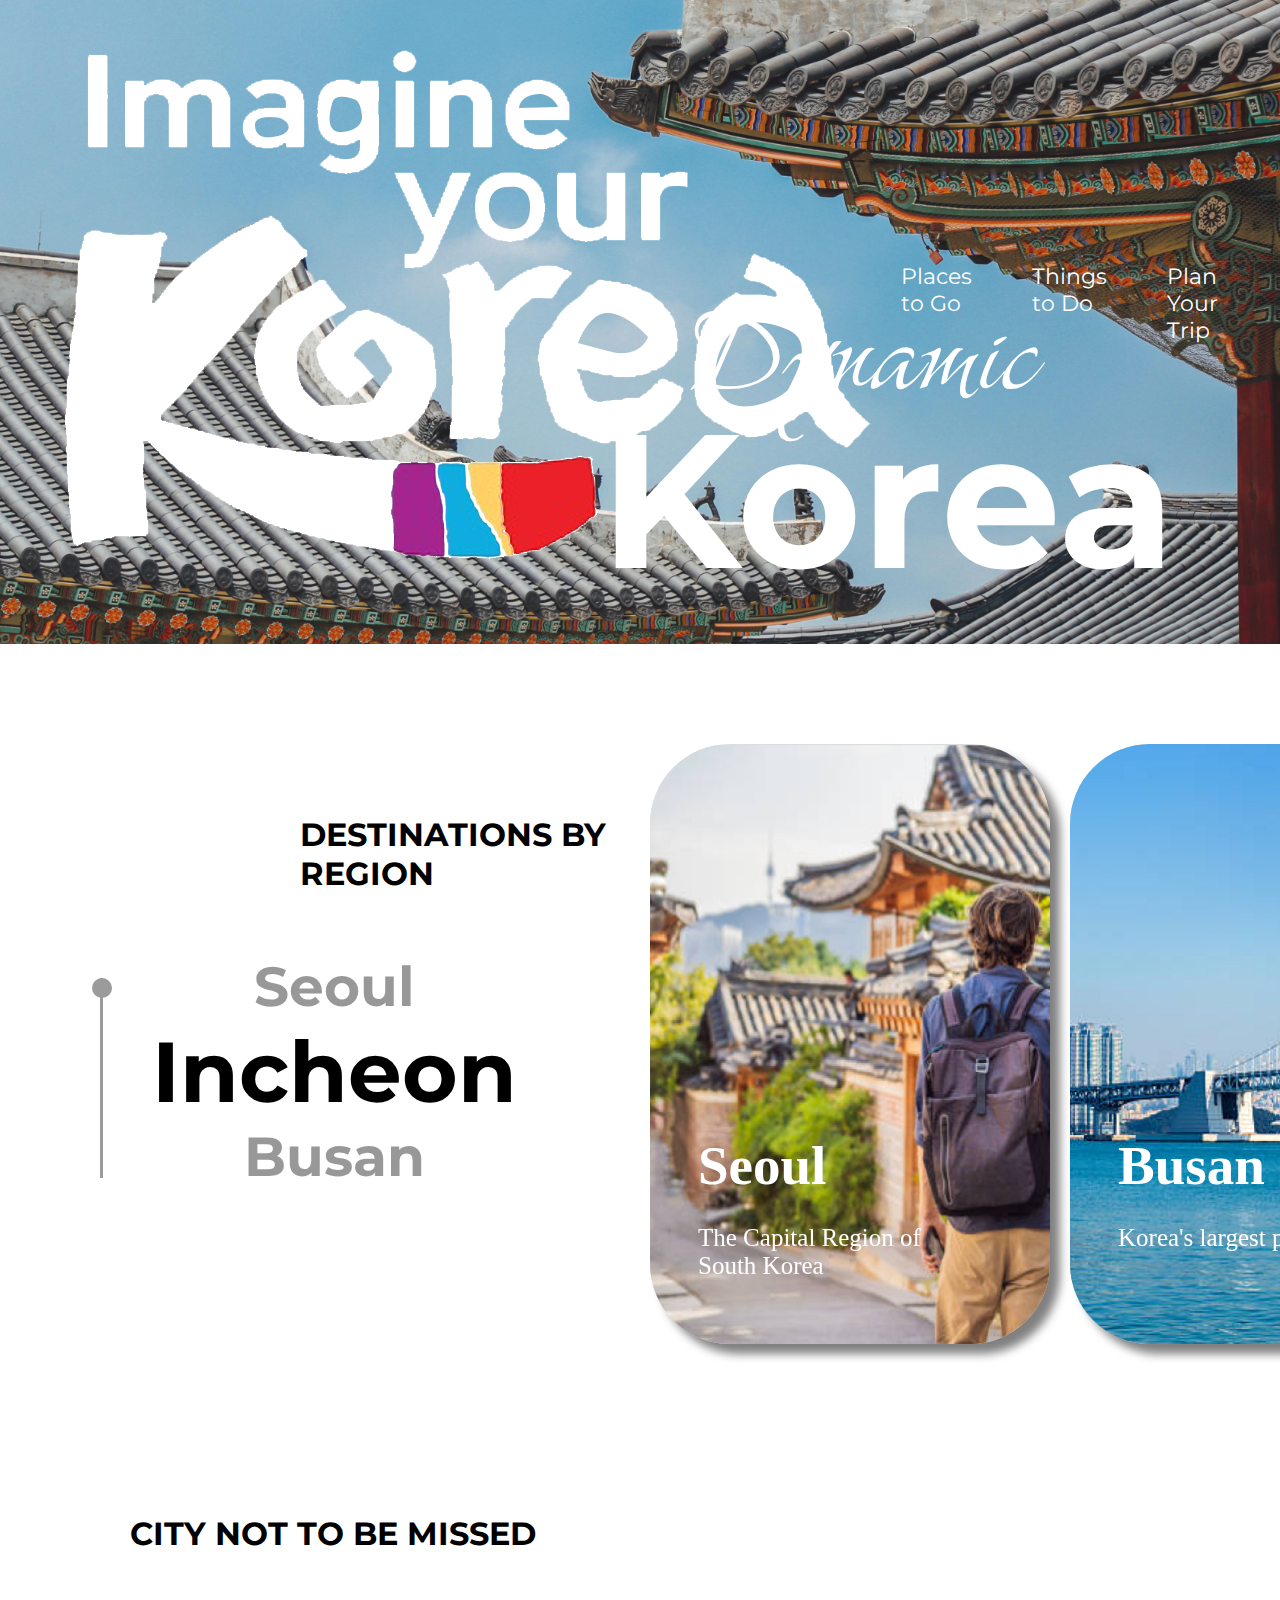
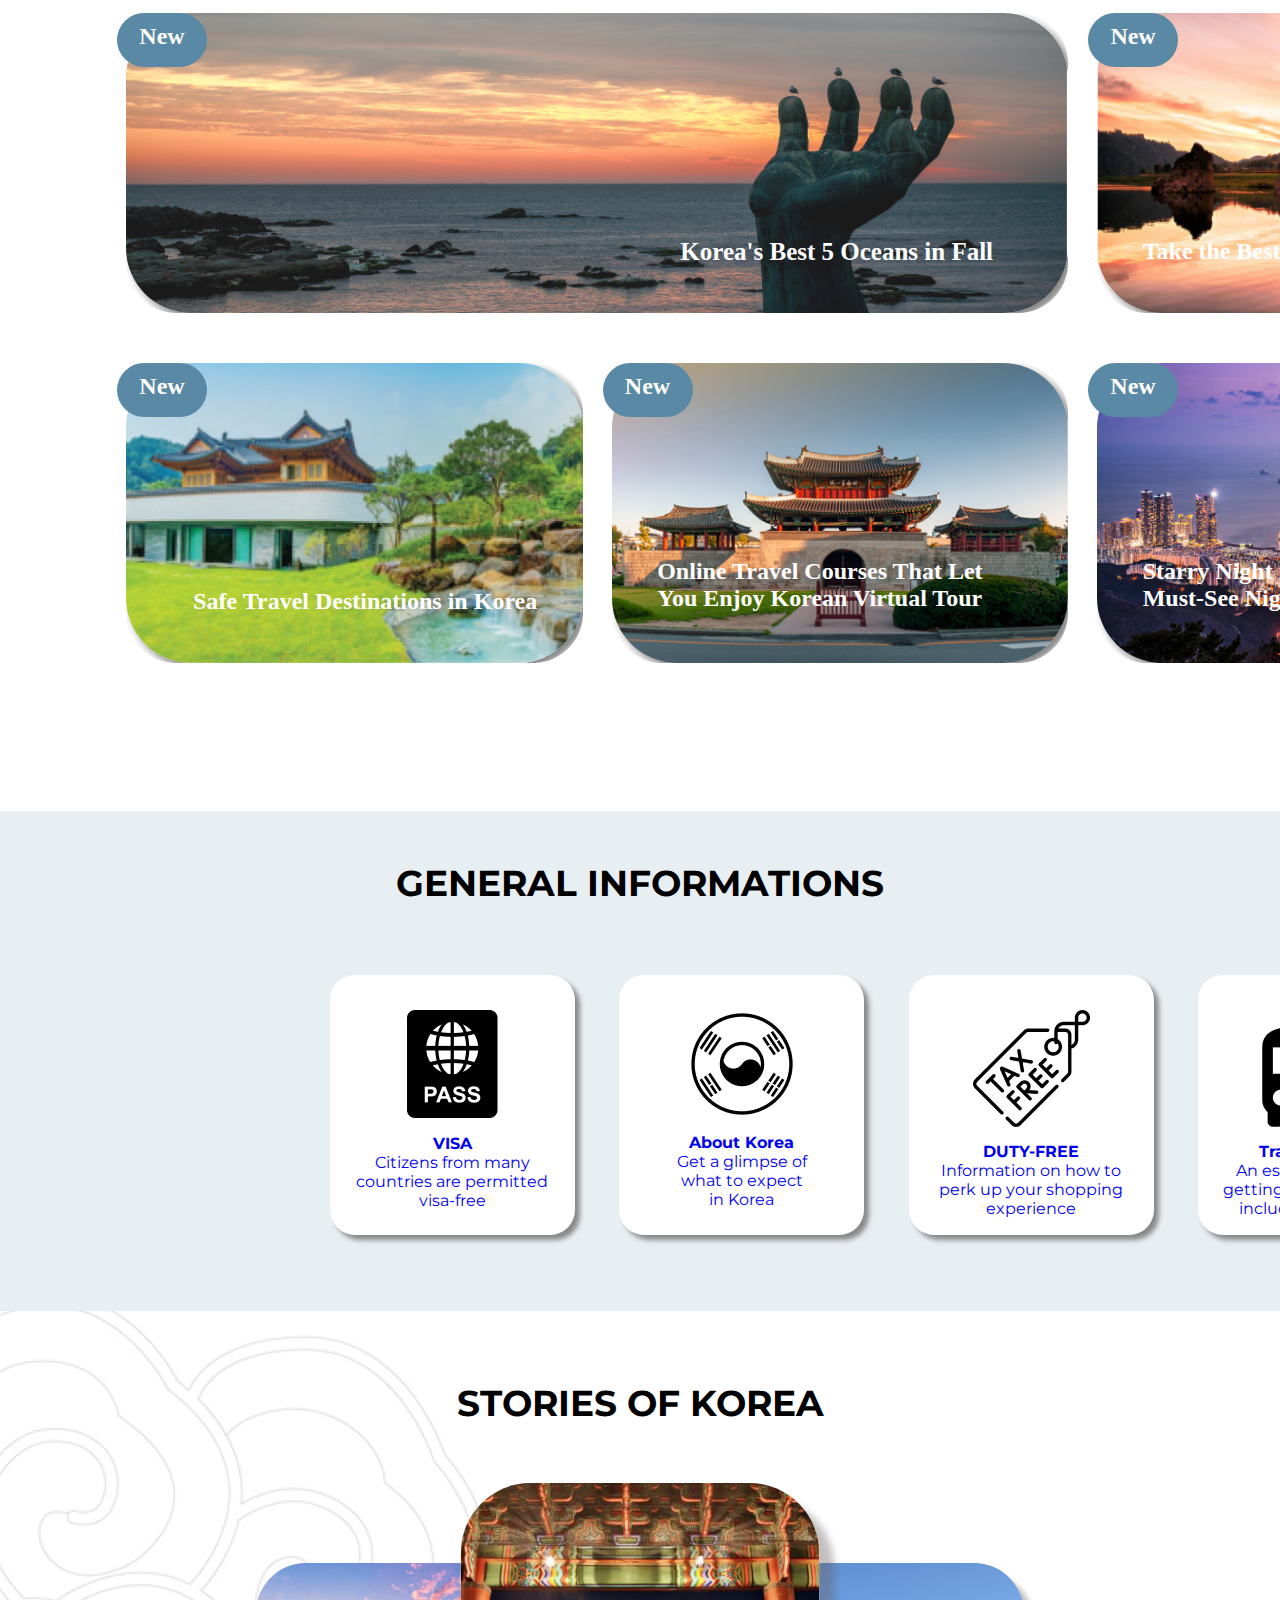
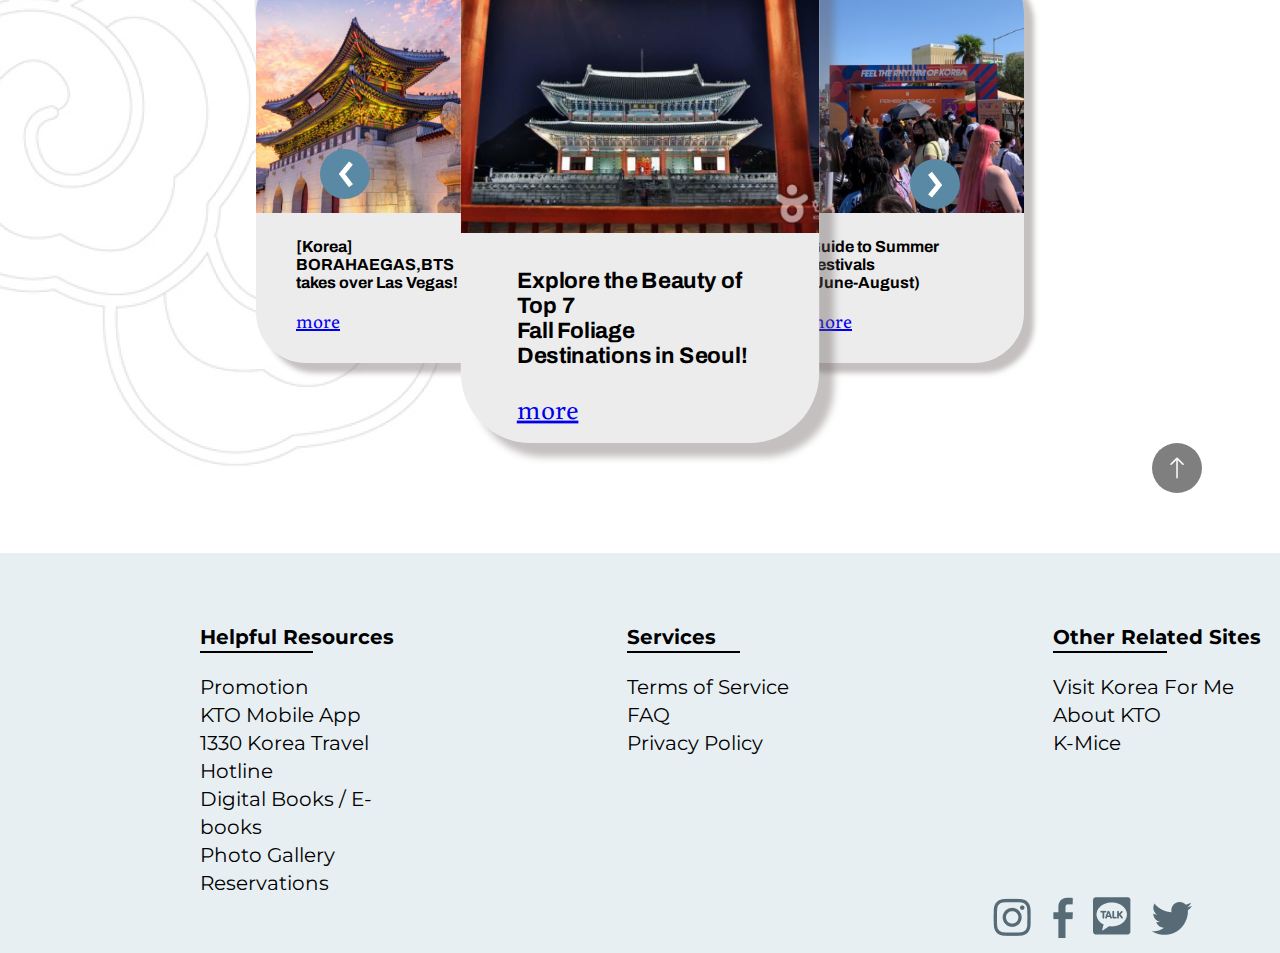
==== commit b4b08cf6: "header adjust" ====
--- a/index.html
+++ b/index.html
@@ -15,7 +15,7 @@
 <body>
     <header>
         <section class= head>
-            <h1><img src="./img for coding/korea logo.png" alt="#"></h1>
+            <h1><a href="index.html"><img src="./img for coding/korea logo.png" alt="#"></a></h1>
             <nav>
                 <ul>
                     <li>
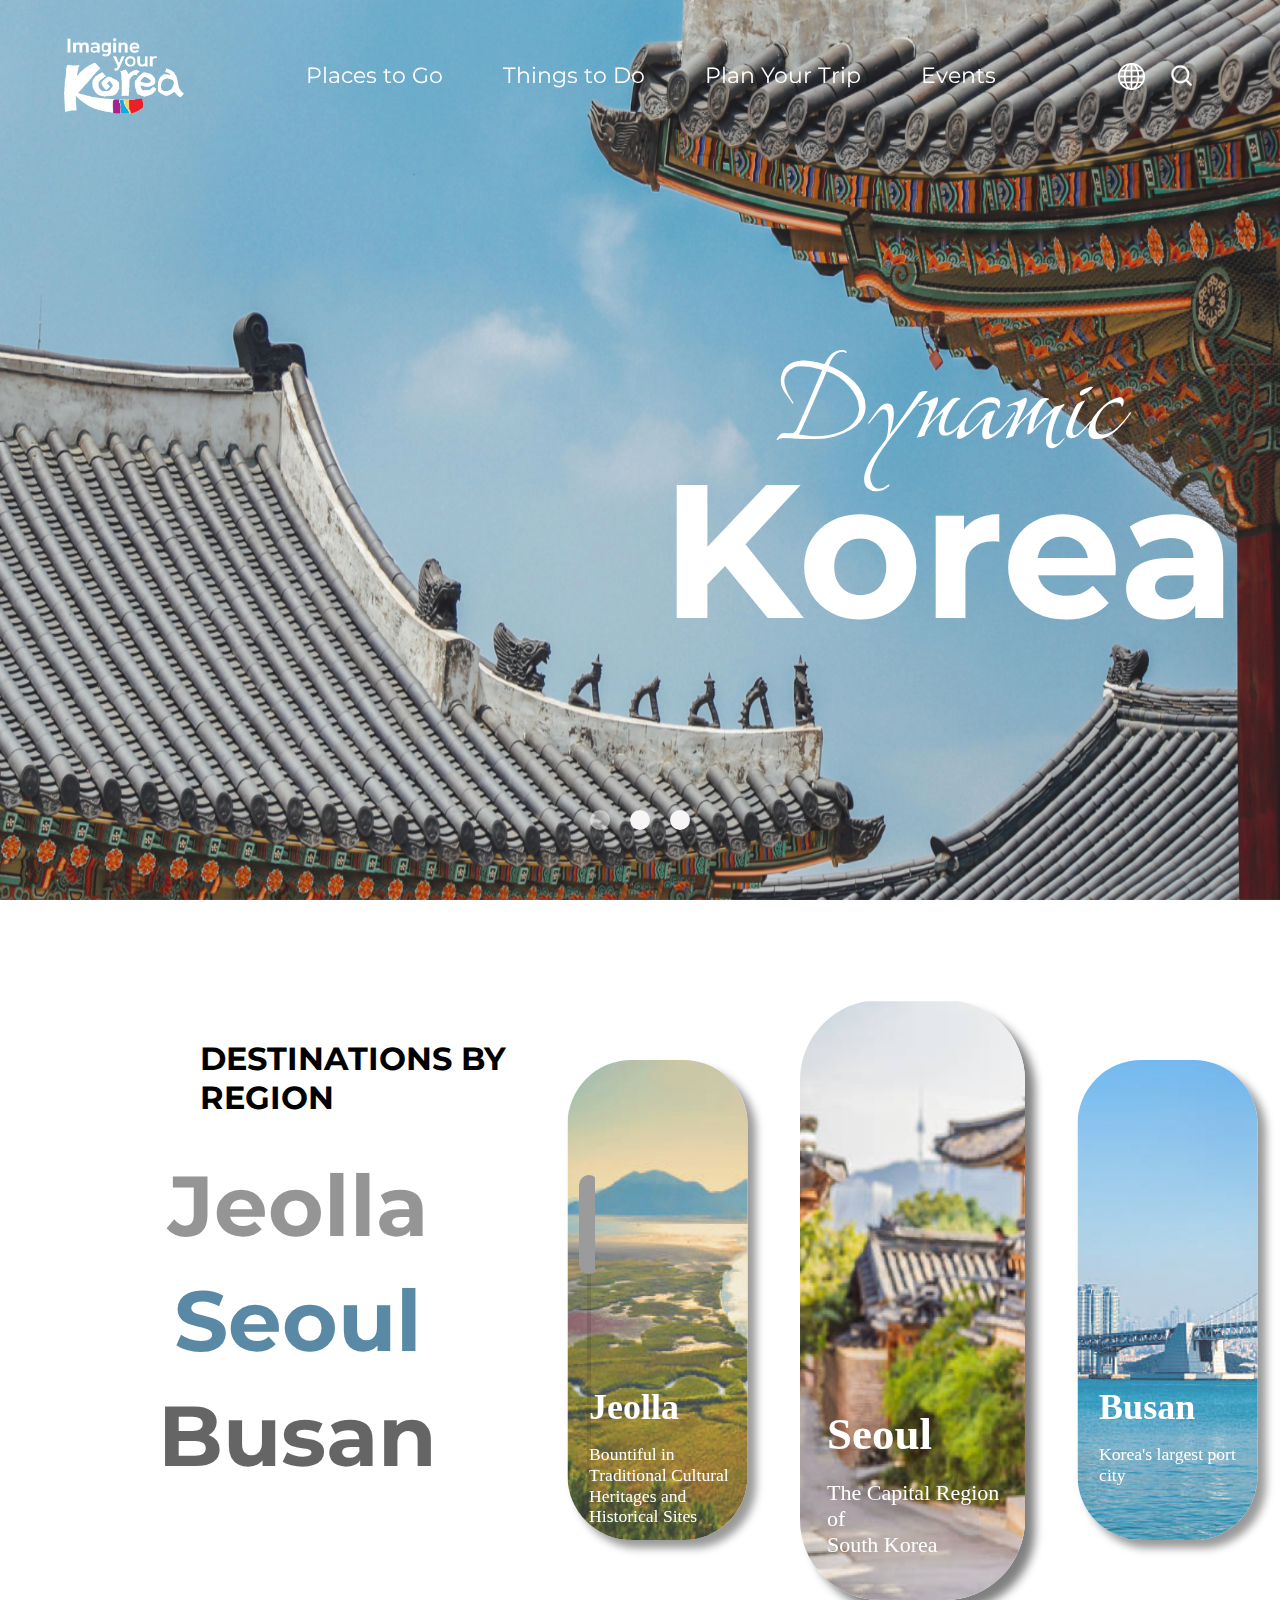
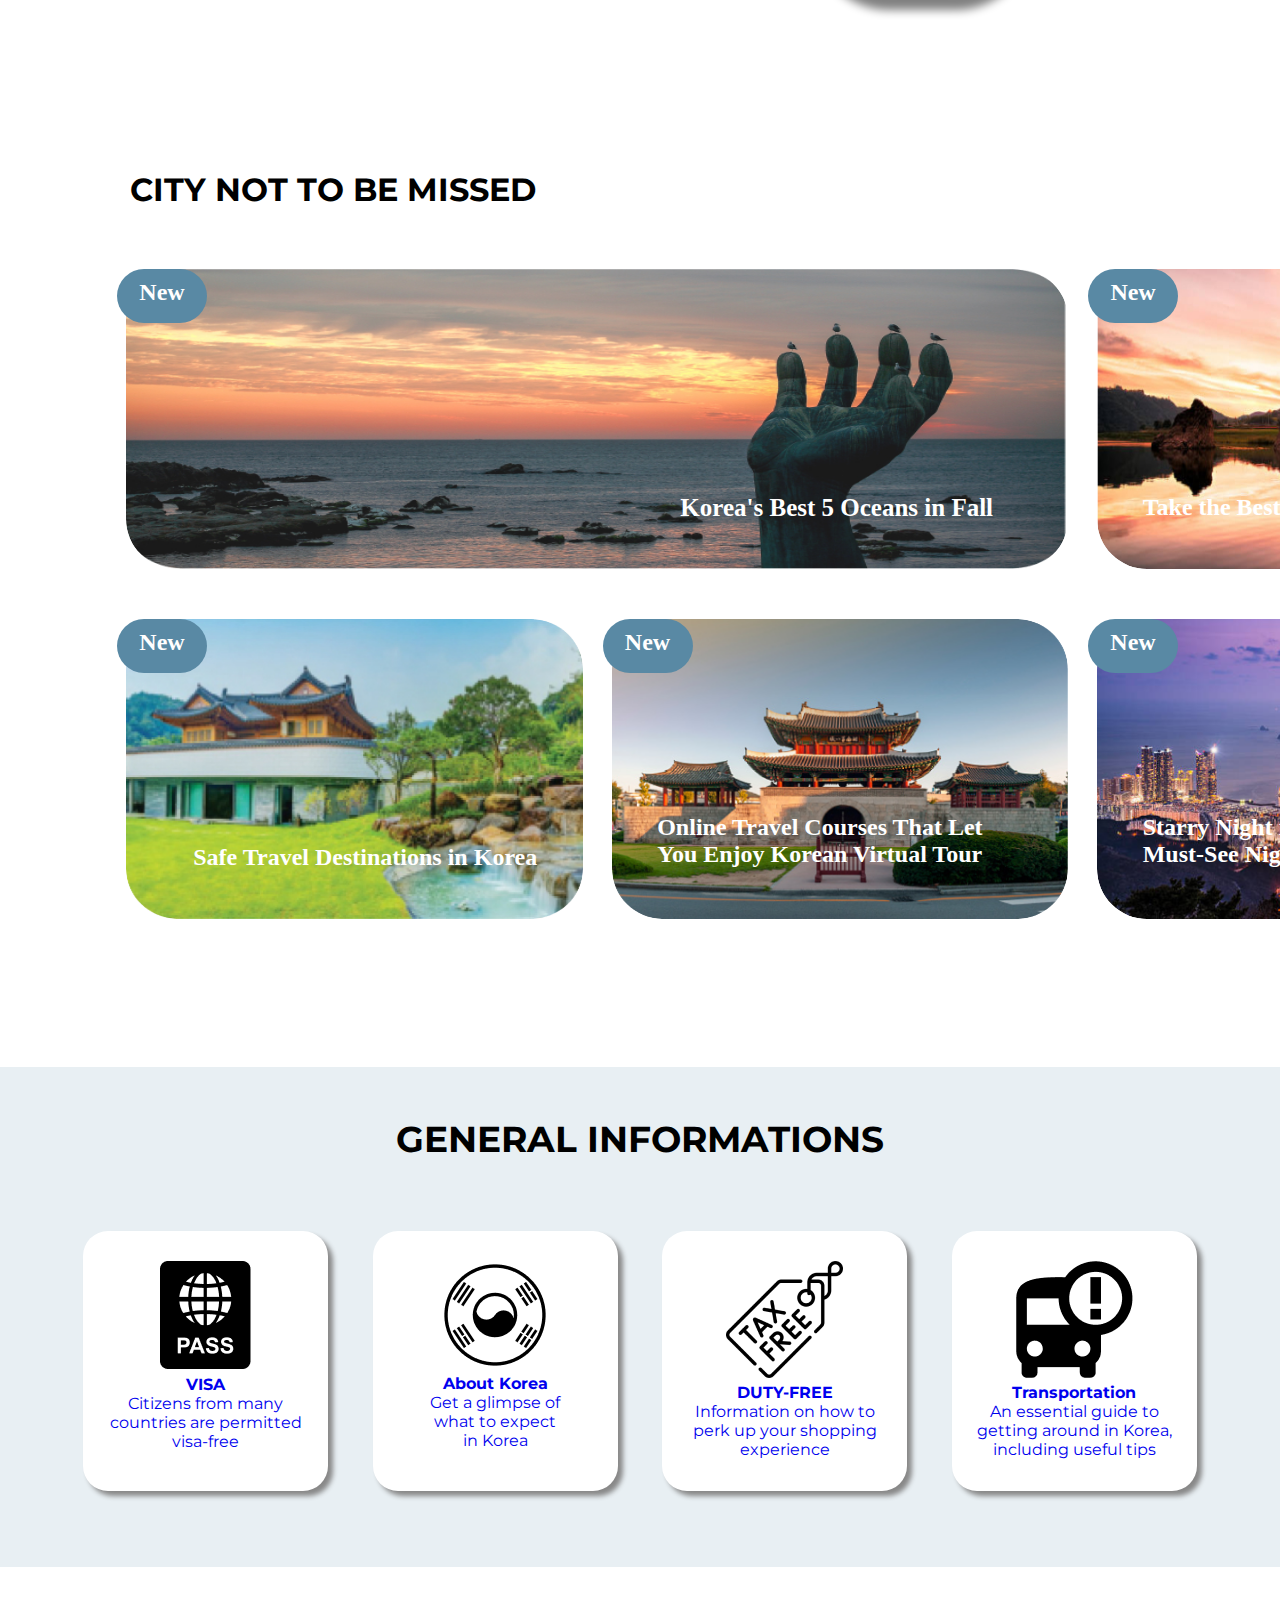
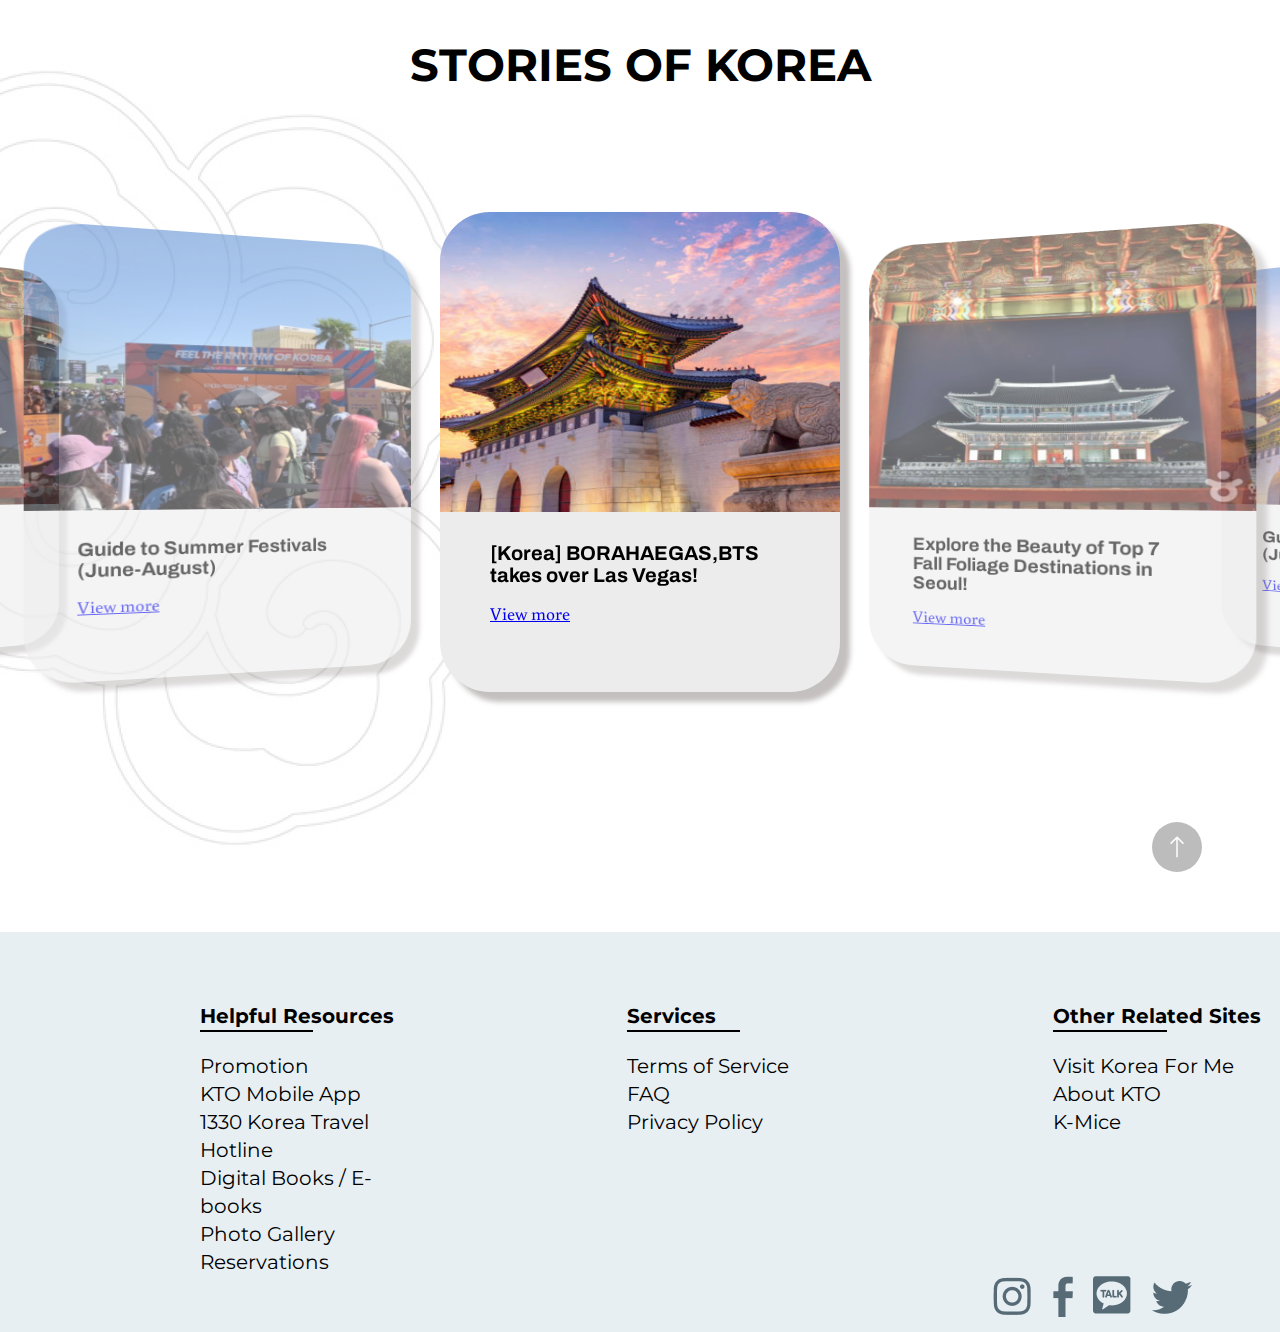
==== commit 2b8be69c: "0627 with JS" ====
--- a/index.html
+++ b/index.html
@@ -6,16 +6,23 @@
     <meta http-equiv="X-UA-Compatible" content="IE=edge">
     <meta name="viewport" content="width=device-width, initial-scale=1.0">
     <title>Project_main</title>
-    <link href="./css/common.css" rel="stylesheet">
+    <script src="https://ajax.googleapis.com/ajax/libs/jquery/3.6.0/jquery.min.js"></script>
     <link href="./css/index.css" rel="stylesheet">
     <link rel="icon" type="image/png" href="img/favicon-32x32.png" sizes="32x32" />
     <link rel="icon" type="image/png" href="img/favicon-16x16.png" sizes="16x16" />
+    <link
+    rel="stylesheet"
+    href="https://unpkg.com/swiper/swiper-bundle.min.css"
+    />
+    <link rel='stylesheet' href='https://cdnjs.cloudflare.com/ajax/libs/Swiper/3.3.1/css/swiper.min.css'><link rel="stylesheet" href="./style.css">
+    <link rel="stylesheet" href="https://cdnjs.cloudflare.com/ajax/libs/normalize/5.0.0/normalize.min.css">
+    <link rel='stylesheet' href='https://cdnjs.cloudflare.com/ajax/libs/Swiper/4.4.2/css/swiper.min.css'><link rel="stylesheet" href="./style.css">
 </head>
 
 <body>
     <header>
         <section class= head>
-            <h1><a href="index.html"><img src="./img for coding/korea logo.png" alt="#"></a></h1>
+            <h1><img src="./img for coding/korea logo.png" alt="#"></h1>
             <nav>
                 <ul>
                     <li>
@@ -25,7 +32,7 @@
                         <a href="project_page3.html">Things to Do</a>
                     </li>
                     <li>
-                        <a href="project_page4.html">Plan Your Trip</a>
+                        <a href="project_page4_2.html">Plan Your Trip</a>
                     </li>
                     <li>
                         <a href="project_page5.html">Events</a>
@@ -49,93 +56,217 @@
                 <p>Dynamic</p>
                 <b>Korea</b>
             </div>
-            <div class="bg">
-                <p><img src="./img for coding/Main page_main1.jpg" src="#"></p>
-                <!-- <p><img src="#">이미지2</p>
-                <p><img src="#">이미지3</p> -->
-            </div>
-            <div class="left_btn">
-                <a href="#">
-                    <p></p>
-                </a>
-                <a href="#">
-                    <p></p>
-                </a>
-                <a href="#">
-                    <p></p>
-                </a>
-            </div>
+            <div class="swiper mySwiper1">
+                <div class="bg swiper-wrapper">
+                    <p class="swiper-slide"><img src="./img for coding/Main page_main1.jpg" src="#"></p>
+                    <p class="swiper-slide"><img src="./img for coding/korea main2 .jpg" src="#"></p>
+                    <p class="swiper-slide"><img src="./img for coding/korea main3 .jpg" src="#"></p>
+                </div>
+                <div class="swiper-pagination"></div>
+                <!-- <div class="btn">
+                    <a class="active"></a>
+                    <a></a>
+                    <a></a>
+                </div> -->
+            </div>
+            
+            
+            <style>
+                .swiper .swiper-pagination{
+                    position: absolute;
+                    left: 0; top: 90%; 
+                }
+                .swiper .swiper-pagination-bullet {
+                    width: 20px;
+                    height: 20px;
+                    opacity: 1;
+                    background: rgba(247, 245, 245);
+                    z-index: 99;
+                    margin: 0 10px !important;
+                }
+                .swiper .swiper-pagination-bullet-active {
+                    border: 2px solid #ffffff;
+                    opacity: 0.5;
+                }
+
+            </style>
         </section>
         
+        <script src="https://unpkg.com/swiper/swiper-bundle.min.js"></script>
+        <script src='https://cdnjs.cloudflare.com/ajax/libs/jquery/3.2.1/jquery.min.js'></script><script  src="./script.js"></script>
+
+        <script>
+            var swiper = new Swiper(".mySwiper1", {
+                slidesPerView: 1,
+                spaceBetween: 0,
+                mousewheel: false,
+                pagination: {
+                    el: ".swiper-pagination",
+                    clickable: true,
+                },
+            });
+
+        </script>
+
         <!-- page2 -->
+        
         <section class="pg2">
             <div class="fl">
                 <h2>DESTINATIONS BY REGION</h2>
 
-                <div class="flex">
+                <!-- <div class="flex">
                     <div class="scroll">
                         <p></p>
                     </div>
-                
-                    <div class="region">
-                        <div>
-                            <p><b>Seoul</b></p>
-                            <p class="active"><b>Incheon</b></p>
-                            <p><b>Busan</b></p>
-                            <p><b>Gangwon</b></p>
-                            <p><b>Jeju</b></p>
-                            <p><b>Chungcheong</b></p>
-                            <p><b>Gyeongsang</b></p>
-                            <p><b>Jeolla-do</b></p>
+                -->
+                    <div class="region mySwiper2">
+                        <div class="swiper-wrapper">
+                            <div class ="swiper-slide"><b>Seoul</b></div>
+                            <div class ="swiper-slide"><b class='active'>Busan</b></div>
+                            <div class ="swiper-slide"><b>Incheon</b></div>
+                            <div class ="swiper-slide"><b>Gangwon</b></div>
+                            <div class ="swiper-slide"><b>Jeju</b></div>
+                            <div class ="swiper-slide small"><b>Chungcheong</b></div>
+                            <div class ="swiper-slide small"><b>Gyeongsang</b></div>
+                            <div class ="swiper-slide"><b>Jeolla</b></div> 
                         </div>
+
+                        <div class="swiper-scrollbar"></div>
                     </div>
                 </div>
-            </div>
-
-            <div class="img">
-                <ul class="card">
-                    <li>
-                        <a href="#"><img src="./img/Seoul_destination.png" alt="#"></a>
+                <!-- <div class="swiper-pagination"></div> -->
+            
+            </div> 
+
+            <script src="https://unpkg.com/swiper/swiper-bundle.min.js"></script>
+            <script>
+                var swiper1 = new Swiper(".mySwiper2", {
+                    direction: "vertical",
+                    slidesPerView:3,
+                    centeredSlides: true,
+                    mousewheel: true,
+                    loop: true,
+                    spaceBetween: 25,
+                    scrollbar: {
+                        el: '.swiper-scrollbar',
+                        draggable: true,
+                    }
+                });
+
+                swiper1.on('slideChange', function (param) {
+                    console.log(param)
+                    // realIndex, activeIndex
+                    if(param.activeIndex == 3 || param.activeIndex == 10){
+                        // swiper2.slideTo(param.activeIndex, 0, false)
+                        
+                    }else{
+                    }
+                    swiper2.slideTo(param.activeIndex, 1000, false)
+
+                });
+            </script>
+
+
+            <div class="img mySwiper3">
+                <ul class="card swiper-wrapper">
+
+                    <li class="swiper-slide">
+                        <a href="project_page2.html">
+                            <img src="./img/Seoul_destination.png" alt="#"></a>
                         <h2> Seoul</h2>
                         <span>The Capital Region of<br> South Korea</span>
                     </li>
-                    <li>
-                        <a href="#"><img src="./img/destin_busan.png" alt="#"></a>
+                    
+                    <li class="swiper-slide">
+                        <a href="project_page2.html">
+                            <img src="./img/destin_busan.png" alt="#"></a>
                         <h2> Busan</h2>
                         <span>Korea's largest port city</span>
                     </li>
-                    <li>
-                        <a href="#"><img src="./img/destin_incheon.jpg" alt="#"></a>
-                        <h2> Incheon & Gyeonggi-do</h2>
+
+                    <li class="swiper-slide">
+                        <a href="project_page2.html">
+                            <img src="./img/destin_incheon.jpg" alt="#"></a>
+                        <h2> Incheon</h2>
                         <span>Home to a Large Variety<br> of Destinations</span>
                     </li>
-                    <li>
-                        <a href="#"><img src="./img/destin_gangwon.jpg" alt="#"></a>
-                        <h2> Gangwon-do</h2>
+
+                    <li class="swiper-slide">
+                        <a href="project_page2.html">
+                            <img src="./img/destin_gangwon.jpg" alt="#"></a>
+                        <h2> Gangwon</h2>
                         <span>Seoul, the capital region of <br>South Korea</span>
                     </li>
-                    <li>
-                        <a href="#"><img src="./img/destin_jeju.jpg" alt="#"></a>
+
+                    <li class="swiper-slide">
+                        <a href="project_page2.html">
+                            <img src="./img/destin_jeju.jpg" alt="#"></a>
                         <h2> Jeju</h2>
                         <span>A premier Destination, Boasting Mild Weather and Sceneric Beauties</span>
                     </li>
-                    <li>
-                        <a href="#"><img src="./img/destin_chung.jpg" alt="#"></a>
-                        <h2> Chungcheong<br>-do</h2>
+
+                    <li class="swiper-slide">
+                        <a href="project_page2.html">
+                            <img src="./img/destin_chung.jpg" alt="#"></a>
+                        <h2> Chungcheong</h2>
                         <span>Vital Transportation Hub Connecting from Seoul to Southern Region</span>
                     </li>
-                    <li>
-                        <a href="#"><img src="./img/destin_gyenongsans.jpg" alt="#"></a>
-                        <h2> Gyeongsang<br>-do</h2>
+
+                    <li class="swiper-slide">
+                        <a href="project_page2.html">
+                            <img src="./img/destin_gyenongsans.jpg" alt="#"></a>
+                        <h2> Gyeongsang</h2>
                         <span>A Must-Visit Attraction for Travelers Seeking to Enjoy Korea’s Traditional Culture</span>
                     </li>
-                    <li>
-                        <a href="#"><img src="./img/destin_jeolla.png" alt="#"></a>
-                        <h2> Jeolla-do</h2>
+
+                    <li class="swiper-slide">
+                        <a href="project_page2.html">
+                            <img src="./img/destin_jeolla.png" alt="#"></a>
+                        <h2> Jeolla</h2>
                         <span>Bountiful in Traditional Cultural Heritages and Historical Sites</span>
                     </li>
+
                 </ul>
             </div>
+  
+
+            <script src="https://unpkg.com/swiper/swiper-bundle.min.js"></script>
+            <script>
+
+                var swiper2 = new Swiper(".mySwiper3", {
+                    direction: "horizontal",
+                    slidesPerView:3,
+                    centeredSlides: true,
+                    mousewheel: true,
+                    loop: true,
+                    spaceBetween: 30,
+
+                });
+
+                swiper2.on('slideChange', function (param) {
+                    if(param.activeIndex == 3 || param.activeIndex == 10){
+                        // swiper2.slideTo(param.activeIndex, 0, false)
+                    }else{
+                    }
+                    swiper1.slideTo(param.activeIndex, 1000, false)
+
+                });
+
+                // var swiper = new Swiper(".mySwiper3", {
+                //     slidesPerView: 3,
+                //     pagination: {
+                //         el: ".swiper-pagination",
+                //     },
+                // });
+                
+                // var swiper = new Swiper(".mySwiper3", {
+                //     slidesPerView: "auto",
+                //     centeredSlides: true,
+                //     pagination: {
+                //     el: ".swiper-pagination",
+                //     },
+                // });
+            </script>
 
         </section>
         
@@ -151,7 +282,7 @@
             <ul class="city">
                 <li class="active">
                     <a href="#">
-                        <p><img src="./img/Main_news_Pohang.jpg" alt="#"></p>
+                        <p><img src="./img for coding/Main_news_Pohang.jpg" alt="#"></p>
                         <span><b>Korea's Best 5 Oceans in Fall</b> </span> 
                     </a>
                     <div class="tag"><b>New</b></div>
@@ -187,7 +318,7 @@
             </ul>
 
             <div>
-                <a href="#"><b>Explore More</b></a>
+                <a href="project_page2.html"><b>Explore More</b></a>
             </div>
         </section>
         <!-- page4 ==========================================================-->
@@ -229,48 +360,94 @@
         <section class="pg5">
             <h2>STORIES OF KOREA</h2>
             <div class="grp">
-                <div class="arrow">
+                <!-- <div class="arrow">
                     <a href="#">
                         <p><img src="./img/arrow.png" alt="#"></p>
                         <p><img src="./img/arrow2.png" alt="#"></p>
                     </a>
+                </div> -->
+
+                <div class="swiper-container" id="ka-swiper1">
+                    <ul class="rotate swiper-wrapper">
+                        <li class="swiper-slide">
+                            <p><img src="./img/Rectangle 185.jpg" src="#"></p>
+                            <span>
+                                <b>[Korea] BORAHAEGAS,BTS<br> takes over Las Vegas!</b>
+                                <a href="#">View more</a>
+                            </span>
+                        </li>
+                        <li class="swiper-slide">
+                            <p><img src="./img/Rectangle 187.jpg" src="#"></p>
+                            <span>
+                                <b>Explore the Beauty of Top 7<br>Fall Foliage Destinations in Seoul!</b>
+                                <a href="#">View more</a>
+                            </span>
+                        </li>
+                        <li class="swiper-slide active">
+                            <p><img src="./img/Rectangle 189.jpg" src="#"></p>
+                            <span>
+                                <b>Guide to Summer Festivals<br>(June-August)</b>
+                                <a href="#">View more</a>
+                            </span>
+                        </li>
+                        <li class="swiper-slide">
+                            <p><img src="./img/Rectangle 185.jpg" src="#"></p>
+                            <span>
+                                <b>[Korea] BORAHAEGAS,BTS<br> takes over Las Vegas!</b>
+                                <a href="#">View more</a>
+                            </span>
+                        </li>                       
+                            <li class="swiper-slide">
+                            <p><img src="./img/Rectangle 187.jpg" src="#"></p>
+                            <span>
+                                <b>Explore the Beauty of Top 7<br>Fall Foliage Destinations in Seoul!</b>
+                                <a href="#">View more</a>
+                            </span>
+                        </li>
+                        <li class="swiper-slide">
+                            <p><img src="./img/Rectangle 185.jpg" src="#"></p>
+                            <span>
+                                <b>Guide to Summer Festivals<br>(June-August)</b>
+                                <a href="#">View more</a>
+                            </span>
+                        </li>  
+                    </ul>
                 </div>
-
-                <ul class="rotate">
-                    <li>
-                        <p><img src="./img/Rectangle 185.jpg" src="#"></p>
-                        <span>
-                            <b>[Korea] BORAHAEGAS,BTS<br> takes over Las Vegas!</b>
-                            <a href="#">more</a>
-                        </span>
-                    </li>
-                    <li class="active">
-                        <p><img src="./img/Rectangle 187.jpg" src="#"></p>
-                        <span>
-                            <b>Explore the Beauty of Top 7<br>Fall Foliage Destinations in Seoul!</b>
-                            <a href="#">more</a>
-                        </span>
-                    </li>
-                    <li>
-                        <p><img src="./img/Rectangle 189.jpg" src="#"></p>
-                        <span>
-                            <b>Guide to Summer Festivals<br>(June-August)</b>
-                            <a href="#">more</a>
-                        </span>
-                    </li>
-                </ul>
             </div>
         
             <div class="button">
                 <a href="#"><img src="./img/bi_arrow-up.png" alt="#"></a>
             </div>
-            
+
+            <script src='https://cdnjs.cloudflare.com/ajax/libs/Swiper/4.4.2/js/swiper.min.js'></script><script  src="./script.js"></script>
+
+            <script>
+                var swiper = new Swiper(".swiper-container", {
+                            effect: "coverflow",
+                            grabCursor: true,
+                            centeredSlides: true,
+                            slidesPerView: "auto",
+                            mousewheel: true,
+                            spaceBetween: 50,
+                            initialSlide:3,
+
+                            coverflowEffect: {
+                                rotate: 20,
+                                stretch: 0,
+                                depth: 100,
+                                modifier: 1,
+                                slideShadows: false
+                            },
+
+                });
+            </script>
+
         </section>
     </main>
     <!-- ======================================================== -->
 
         <div class="button">
-            <a href="#"><img src="./img/bi_arrow-up.png" alt="#"></a>
+            <a href="index.html"><img src="./img/bi_arrow-up.png" alt="#"></a>
         </div>
 
     <!-- ===================<Footer Here >===================== -->
--- a/css/index.css
+++ b/css/index.css
@@ -6,54 +6,96 @@
 
 header{
     position: absolute;
-    left: 5%; top: 1.2%;
-    width:90%;
+    left: 0; top: 0.5%;
+    width:100%;
     z-index: 99;
+    background: none;
 }
 
 /* ==================================== main */
+
 main{
     background: url('../img/Main_background_pattern1.png') no-repeat left bottom;
 }
 .pg1{
-    width: 100%;
+    position: relative;
+    width: 100%; height: 100vh;
     margin: 0; padding: 0;
-}
-.pg1 .bg{}
-.pg1 .bg> p{
-
-}
-.pg1 .bg> p>img{
-    width: 100%;
-}
+    overflow: hidden;
+}
+.pg1 .swiper .bg{
+}
+
+.pg1 .swiper .bg> p>img{
+    width: 100%;
+    height: 100vh;
+    /* height: 100%; */
+}
+
+/* ================================ */
 
 .pg1 .font{
     position: absolute;
     line-height: 0.9;
-}
-
+    z-index: 9;
+}
 
 .pg1 .font>p{
-    margin-top: 280px;
+    margin-top: 330px;
     font-family: 'Grey Qo', cursive;
     font-size: 150px;
     color: #ffffff;
-    margin-left: 690px;
+    margin-left: 135%;
 }
 .pg1 .font>b{
     font-family: 'Montserrat', sans-serif ;
     font-size: 190px;
     color: #ffffff;
-    margin-left: 600px;
-
-}
-
-
+    margin-left: 115%;
+}
+/* ================================================ */
+
+/* .pg1 .swiper .btn{
+    position: absolute;
+    left: 10%; top: 800px;
+}
+
+.pg1 .swiper .btn a{
+    background-color: #ffffff;
+    width: 25px; height: 25px;
+    border-radius: 50%;
+    display: inline-block;
+    margin-right: 20px;
+}
+.pg1 .swiper .btn a.active{
+    background: none;
+    border: 1px solid #ffffff;
+}
+ */
+
+/* .swiper-pagination-bullet {
+    width: 20px;
+    height: 20px;
+    text-align: center;
+    line-height: 20px;
+    font-size: 12px;
+    color: #000;
+    opacity: 1;
+    background: rgba(0, 0, 0, 0.2);
+    position: absolute;
+    left: 10%; top: 800px;
+
+  }
+
+  .swiper-pagination-bullet-active {
+    color: rgb(162, 122, 122);
+    background: #007aff;
+  } */
 /* page1================================ */
-
+/* 
 .pg1 .left_btn{
     position: absolute;
-    left: 10%; top: 750px;
+    left: 10%; top: 800px;
     z-index: 97;
 }
 .pg1 .left_btn>a{
@@ -91,7 +133,7 @@
 
 .pg1 .left_btn>a:nth-of-type(3):hover + .bg p:nth-of-type(3)>img{
     width: 100%;
-}
+} */
 
 
 /* page2 (left) ============================ */
@@ -100,6 +142,7 @@
     background-color: #ffffff;
     display: flex;
     align-items: center;
+    position: relative;
 }
 .pg2 .fl{
     width:50%;
@@ -110,18 +153,18 @@
     font-family: 'Montserrat', sans-serif;
     padding: 0;
     margin-top: 10px;
-    margin-left: 300px;
+    margin-left: 200px;
 }
 .pg2 .fl .flex{
     display:flex;
     align-items: center;
     justify-content: space-between;
 }
-
-.pg2 .fl .flex .scroll{
+/* =================================== */
+/* .pg2 .fl .flex .scroll{
     width: 3px; height: 200px;
     background-color: rgb(155, 155, 155);
-    margin-left: 100px;
+    margin-left: 120px;
     margin-top: 60px;
 }
 .pg2 .fl .flex .scroll>p{
@@ -130,65 +173,110 @@
     border-radius: 50%;
     background-color: rgb(155, 155, 155);
     margin-left: -8px;
-}
-
-
-.pg2 .fl .region{
+} */
+
+.swiper-scrollbar {
+    position: absolute;
+    left: 5%; top: 0;
+    width: 3px; height: 100%;
+    background-color: rgb(155, 155, 155);
+}
+
+
+.swiper-scrollbar .swiper-scrollbar-drag{
+    width: 20px; height: 20px;
+    border-radius: 50px;
+    background-color: rgb(155, 155, 155);
+    margin-left: -8px;
+}
+
+
+/* ============================================== */
+.region{
     text-align: center;
-    width:80%; height:250px; 
+    width:100%; height:320px; 
+    margin-top: 55px;
     overflow: hidden;
-    margin-top: 60px;
+    margin-left: 50px;
+    position:relative;
 }   
-
-.pg2 .fl .flex .region p{
+.region .swiper-wrapper{
+    width: 100%;
+    margin-left: 75px;
+    margin-top: 0px;
+}
+
+    
+.region .swiper-slide{
     font-family: 'Montserrat', sans-serif;
     overflow: hidden;
-    font-size: 55px;
-    opacity: 0.4;
+    font-size: 40px;
     margin-left: -100px;
 }
-.pg2 .fl .flex .region p.active{
+
+
+.region .swiper-slide-active b{
+    color: #5989A4 !important;
+}
+
+.region .swiper-slide b{
     opacity:1;
     font-size:85px;
-}
-
+    color: rgb(80, 80, 80);
+    display:block;
+    line-height:0.8;
+}
+
+.region .swiper-slide.small b{
+    font-size: 70px;
+}
+
+.region .swiper-slide b.active{
+    font-size:85px;
+    color: #000;
+}
 
 /* page2 (right)============= */
 
 .pg2 .img{
-    width:50%;
+    width:70%;
     overflow: hidden;
     margin-top: 100px;
 }
 .pg2 .img .card{
     display: flex;
     justify-content: space-between;
-    width: 100%;    
-    height: 100%;
     transform-style: preserve-3d;
     animation: card .5s alternate linear;
     margin-bottom: 20px;
+    width: 100%;
 }
 
 .pg2 .img .card>li{
-    background-color: #ddd;
     border-radius: 80px;
-    width: 400px; height:600px ;
+    width: 100px; height:600px ;
     position: relative;
     box-shadow: 10px 10px 10px gray;
     flex-shrink: 0;
-    margin:0 10px;
+    /* margin:0 20px; */
     overflow: hidden;
-}
+    transform: scale(0.8);
+    opacity:0.8;
+    transition: 0.3s;
+}
+.pg2 .img .card>li.swiper-slide-active{
+    transform: scale(1);
+    opacity:1;
+}
+.pg2 .img .card>li.active{opacity:1;}
 
 .pg2 .img .card>li a{width:100%; display:block;}
-.pg2 .img .card>li a img{width:100%;}
 .pg2 .img .card>li>h2{
     position: absolute;
     display: block;
-    left: 12%; top: 65%;
-    color: #ffffff;
-    font-size: 55px;
+    left: 12%; top: 68%;
+    color: #ffffff;
+    font-size: 45px;
     z-index: 95;
     width:80%;
     text-overflow: ellipsis;
@@ -201,8 +289,9 @@
     display: block;
     left: 12%; top: 80%;
     color: #ffffff;
-    font-size: 25px;
+    font-size: 22px;
     z-index: 95;
+    width: 80%;
 }
 
 
@@ -232,6 +321,12 @@
     position: relative;
     margin: 0 auto;
 }
+.pg3 .city li{
+    border-radius: 50px ;
+}
+.pg3 .city li:hover{
+    box-shadow: 10px 10px 10px rgb(130, 130, 130);
+}
 
 .pg3 .city>li.active{
     width: 66%; 
@@ -253,13 +348,11 @@
 
 }
 .pg3 .city>li>a>p{
-
 }
 .pg3 .city>li>a>p>img{
     z-index: 4; height:300px;
     width:100%;
-    box-shadow: 5px 5px 8px gray;
-    border-radius: 65px;
+    border-radius: 50px;
 }
 
 
@@ -440,6 +533,7 @@
     text-align: center;
     padding-top: 20px;
     margin-left: 285px;
+    margin: 0 auto;
 }
 
 .pg4 .blocks >li{    
@@ -449,6 +543,7 @@
     box-shadow: 5px 5px 5px rgb(136, 136, 136);
     padding-top: 30px;
 }
+.pg4 .blocks >li
 .pg4 .blocks>li>a>p{
     margin-bottom: 10px;
     margin-top: 5px;
@@ -476,24 +571,26 @@
     text-align: center ;
     padding-top: 70px;
     padding-bottom: 120px;
-    font-size: 36px;
+    font-size: 45px;
     font-family: 'Montserrat', sans-serif;
 }
 
 .pg5 .grp .rotate{
     display: flex;
     justify-content: space-between;
-    width: 60%;
     margin:0 auto;
-}
+    transform: translateX(-50px);
+}
+
 .pg5 .grp .rotate>li{
     background-color: #ececec;
-    width: 350px; height: 400px;
+    width: 400px; height: 480px;
     border-radius: 50px;
     box-shadow: 10px 10px 5px rgba(104, 91, 91, 0.386);
+    margin-bottom: 50px;
 }
 .pg5 .grp .rotate>li.active{
-    transform: scale(1.4);
+    transform: scale(1.5);
 }
 /* .pg5 .rotate>li:nth-of-type(1){}
 .pg5 .rotate>li:nth-of-type(2){}
@@ -503,27 +600,33 @@
 }
 .pg5 .grp .rotate>li>p>img{
     border-radius: 50px 50px 0 0;
-    width: 100%; height: 250px;
+    width: 100%; height: 300px;
     margin-bottom: 25px;
 }
 
-
 .pg5 .grp .rotate>li>span{
-    
     display: block;
-    padding:0 40px;
-}
+    padding:5px 50px;
+}
+.swiper-slide{
+    opacity: 0.6;
+}
+
+
+.swiper-slide-active{
+    opacity: 1; 
+}
+
 .pg5 .grp .rotate>li>span>a{
     display: block;
     padding-top: 15px;
-    font-size: 20px;
+    font-size: 18px;
     text-decoration: underline;
     font-family: 'Buenard', serif;
 }
-
 .pg5 .grp .rotate>li>span>b{
     font-family: 'Archivo', sans-serif;
-    font-size:16px;
+    font-size:20px;
 }
 
 .pg5 .grp .arrow{
@@ -554,7 +657,7 @@
 }
 
 .pg5 .button{
-    background-color: rgb(127, 127, 127);
+    background-color: rgb(188, 188, 188);
     width: 50px; height: 50px;
     border-radius: 100%;
     margin-left: 90%;
